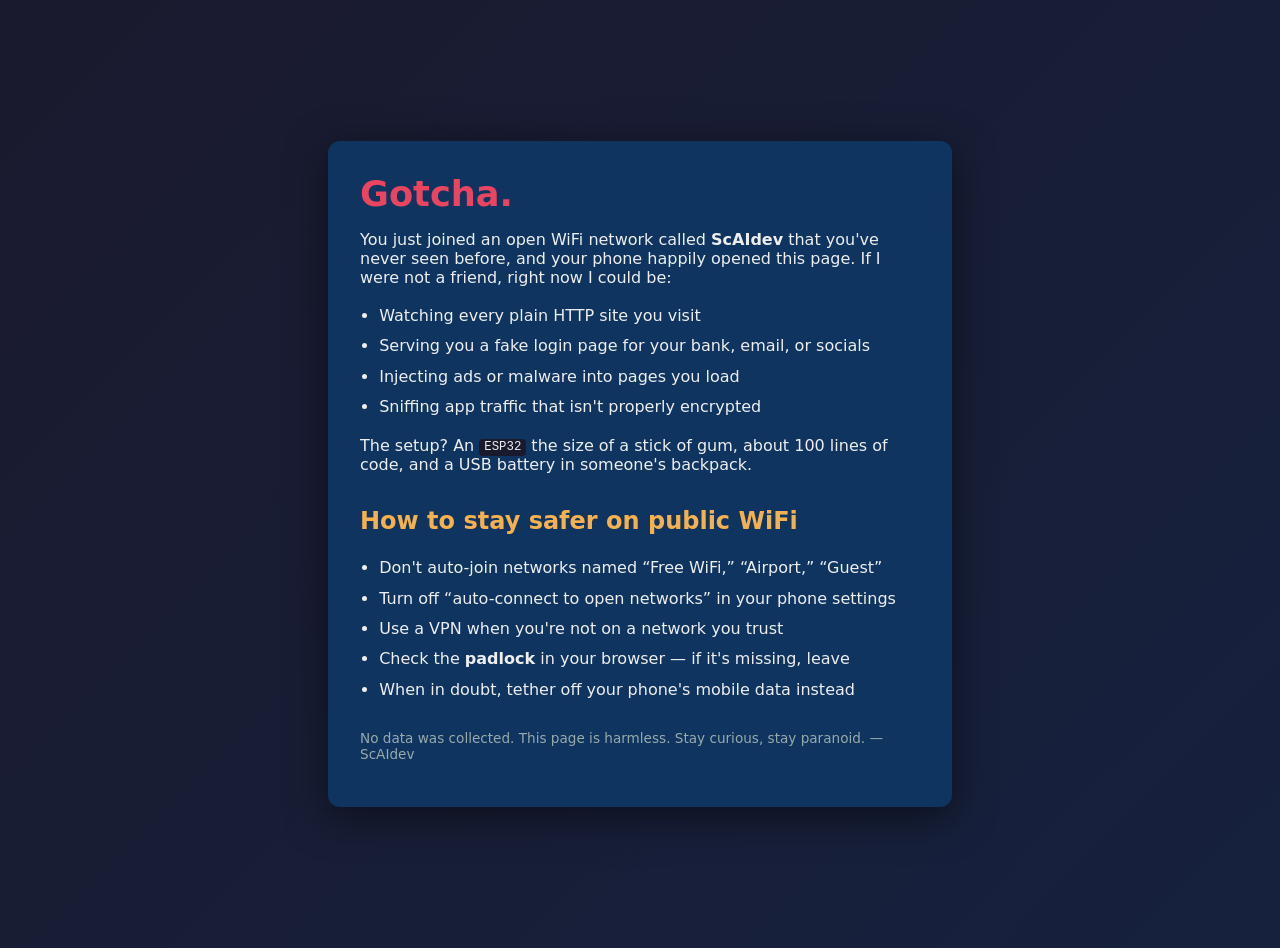
==== esp32-wifi-hotspot/data/index.html @ 3c40c532 "Serve landing page from LittleFS instead of inline HTML Moves the page to data/index.html and makes " ====
<!doctype html>
<html lang="en">
<head>
  <meta charset="utf-8">
  <meta name="viewport" content="width=device-width,initial-scale=1">
  <title>Gotcha!</title>
  <style>
    body {
      font-family: system-ui, -apple-system, sans-serif;
      margin: 0;
      background: linear-gradient(135deg, #1a1a2e, #16213e);
      color: #eee;
      min-height: 100vh;
      display: flex;
      align-items: center;
      justify-content: center;
      padding: 1.5em;
    }
    .card {
      max-width: 560px;
      background: #0f3460;
      padding: 2em;
      border-radius: 12px;
      box-shadow: 0 10px 40px rgba(0, 0, 0, .5);
    }
    h1 { margin: 0 0 .2em; font-size: 2.2em; color: #e94560; }
    h2 { color: #f5b14f; margin-top: 1.4em; }
    ul { padding-left: 1.2em; line-height: 1.6; }
    li { margin: .3em 0; }
    code {
      background: #1a1a2e;
      padding: .1em .4em;
      border-radius: 4px;
      font-size: .95em;
    }
    .muted { color: #9aa; font-size: .85em; margin-top: 2em; }
  </style>
</head>
<body>
  <div class="card">
    <h1>Gotcha.</h1>
    <p>
      You just joined an open WiFi network called <strong>ScAIdev</strong>
      that you've never seen before, and your phone happily opened this page.
      If I were not a friend, right now I could be:
    </p>
    <ul>
      <li>Watching every plain HTTP site you visit</li>
      <li>Serving you a fake login page for your bank, email, or socials</li>
      <li>Injecting ads or malware into pages you load</li>
      <li>Sniffing app traffic that isn't properly encrypted</li>
    </ul>
    <p>
      The setup? An <code>ESP32</code> the size of a stick of gum, about
      100 lines of code, and a USB battery in someone's backpack.
    </p>

    <h2>How to stay safer on public WiFi</h2>
    <ul>
      <li>Don't auto-join networks named &ldquo;Free WiFi,&rdquo; &ldquo;Airport,&rdquo; &ldquo;Guest&rdquo;</li>
      <li>Turn off &ldquo;auto-connect to open networks&rdquo; in your phone settings</li>
      <li>Use a VPN when you're not on a network you trust</li>
      <li>Check the <strong>padlock</strong> in your browser &mdash; if it's missing, leave</li>
      <li>When in doubt, tether off your phone's mobile data instead</li>
    </ul>

    <p class="muted">
      No data was collected. This page is harmless.
      Stay curious, stay paranoid. &mdash; ScAIdev
    </p>
  </div>
</body>
</html>
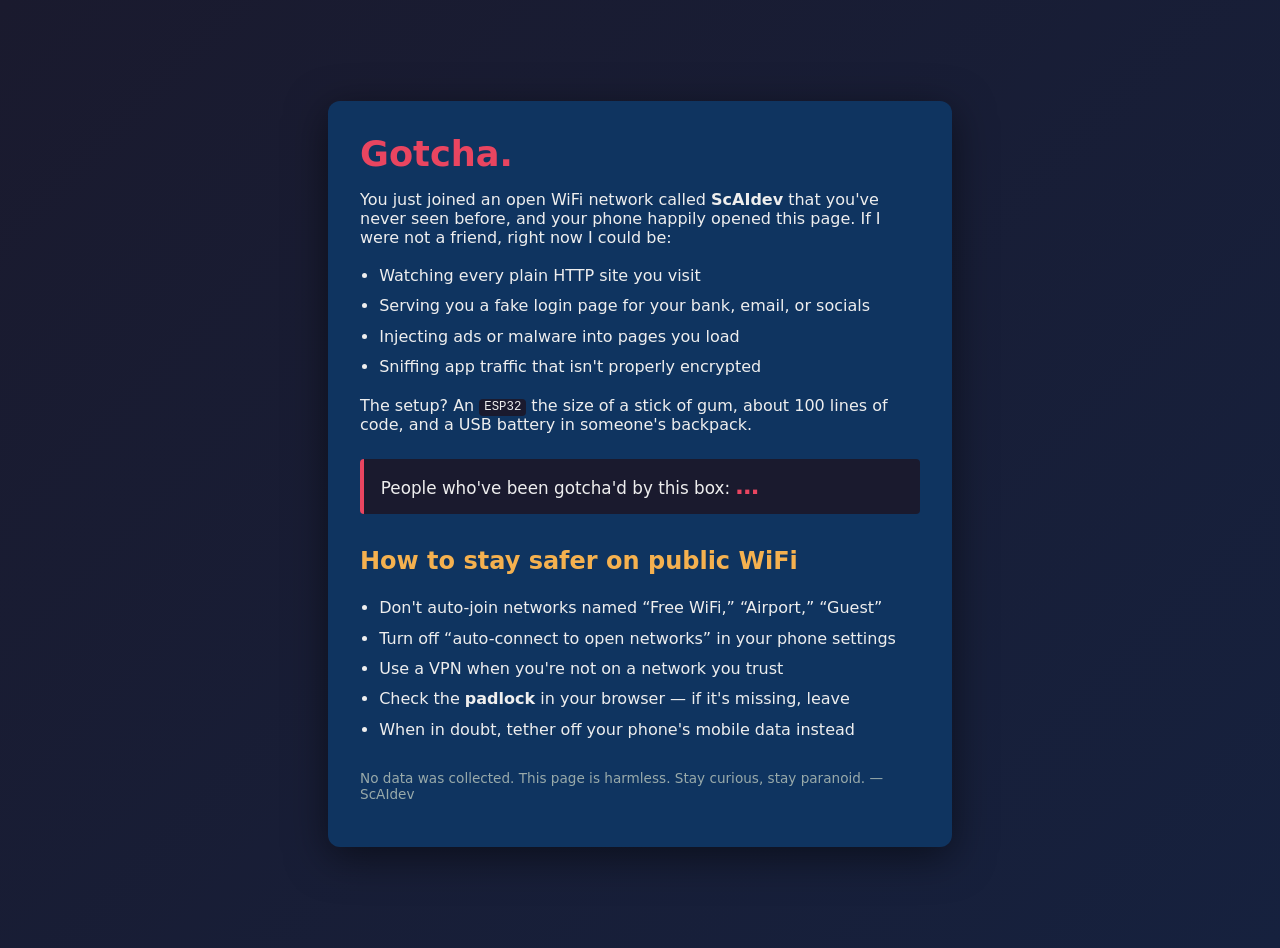
==== commit 70842adb: "Nano ESP32: add persistent visitor counter and RGB LED feedback Counts AP station-connect events int" ====
--- a/esp32-wifi-hotspot/data/index.html
+++ b/esp32-wifi-hotspot/data/index.html
@@ -34,6 +34,15 @@
       font-size: .95em;
     }
     .muted { color: #9aa; font-size: .85em; margin-top: 2em; }
+    .counter {
+      margin-top: 1.5em;
+      padding: .8em 1em;
+      background: #1a1a2e;
+      border-left: 4px solid #e94560;
+      border-radius: 4px;
+      font-size: 1.05em;
+    }
+    .counter strong { color: #e94560; font-size: 1.4em; }
   </style>
 </head>
 <body>
@@ -55,6 +64,10 @@
       100 lines of code, and a USB battery in someone's backpack.
     </p>
 
+    <p class="counter">
+      People who've been gotcha'd by this box: <strong id="count">&hellip;</strong>
+    </p>
+
     <h2>How to stay safer on public WiFi</h2>
     <ul>
       <li>Don't auto-join networks named &ldquo;Free WiFi,&rdquo; &ldquo;Airport,&rdquo; &ldquo;Guest&rdquo;</li>
@@ -69,5 +82,17 @@
       Stay curious, stay paranoid. &mdash; ScAIdev
     </p>
   </div>
+
+  <script>
+    async function refresh() {
+      try {
+        const r = await fetch('/status', { cache: 'no-store' });
+        const j = await r.json();
+        document.getElementById('count').textContent = j.total_visitors;
+      } catch (e) { /* offline, ignore */ }
+    }
+    refresh();
+    setInterval(refresh, 3000);
+  </script>
 </body>
 </html>
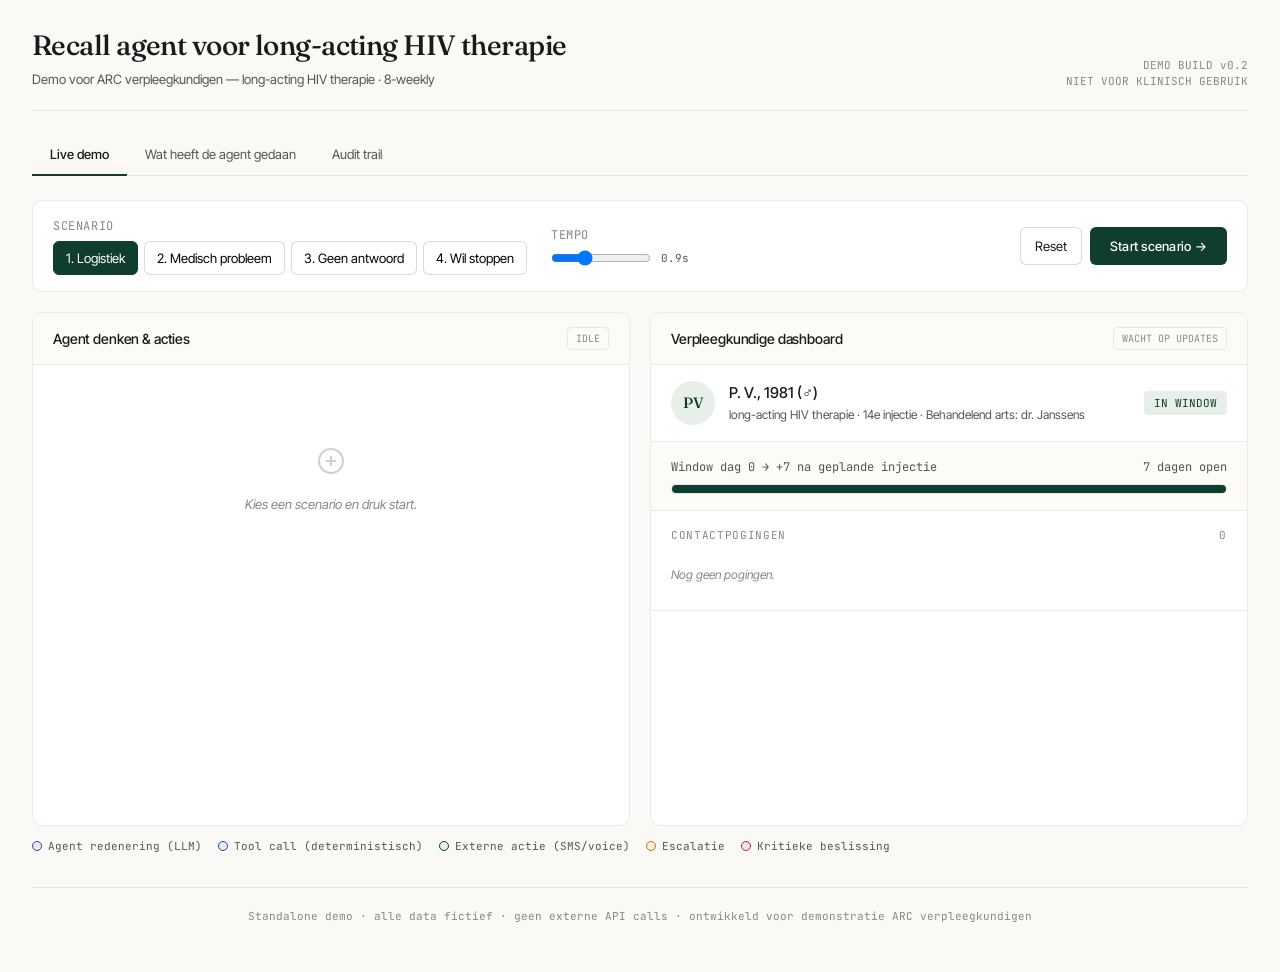
==== commit 4e05aaf6: "Swap Nano ESP32 landing page to Recall Agent demo HTML Replaces the gotcha awareness page with the u" ====
--- a/esp32-wifi-hotspot/data/index.html
+++ b/esp32-wifi-hotspot/data/index.html
@@ -1,98 +1,1296 @@
-<!doctype html>
-<html lang="en">
+<!DOCTYPE html>
+<html lang="nl">
 <head>
-  <meta charset="utf-8">
-  <meta name="viewport" content="width=device-width,initial-scale=1">
-  <title>Gotcha!</title>
-  <style>
-    body {
-      font-family: system-ui, -apple-system, sans-serif;
-      margin: 0;
-      background: linear-gradient(135deg, #1a1a2e, #16213e);
-      color: #eee;
-      min-height: 100vh;
-      display: flex;
-      align-items: center;
-      justify-content: center;
-      padding: 1.5em;
-    }
-    .card {
-      max-width: 560px;
-      background: #0f3460;
-      padding: 2em;
-      border-radius: 12px;
-      box-shadow: 0 10px 40px rgba(0, 0, 0, .5);
-    }
-    h1 { margin: 0 0 .2em; font-size: 2.2em; color: #e94560; }
-    h2 { color: #f5b14f; margin-top: 1.4em; }
-    ul { padding-left: 1.2em; line-height: 1.6; }
-    li { margin: .3em 0; }
-    code {
-      background: #1a1a2e;
-      padding: .1em .4em;
-      border-radius: 4px;
-      font-size: .95em;
-    }
-    .muted { color: #9aa; font-size: .85em; margin-top: 2em; }
-    .counter {
-      margin-top: 1.5em;
-      padding: .8em 1em;
-      background: #1a1a2e;
-      border-left: 4px solid #e94560;
-      border-radius: 4px;
-      font-size: 1.05em;
-    }
-    .counter strong { color: #e94560; font-size: 1.4em; }
-  </style>
+<meta charset="UTF-8">
+<meta name="viewport" content="width=device-width, initial-scale=1.0">
+<title>Recall Agent — Demo</title>
+<link href="https://fonts.googleapis.com/css2?family=Fraunces:opsz,wght@9..144,400;9..144,500;9..144,600&family=Inter+Tight:wght@300;400;500;600&family=JetBrains+Mono:wght@400;500&display=swap" rel="stylesheet">
+<style>
+:root {
+  --bg: #faf9f6;
+  --panel: #ffffff;
+  --ink: #1a1a1a;
+  --ink-2: #555;
+  --ink-3: #888;
+  --line: rgba(0,0,0,0.08);
+  --line-2: rgba(0,0,0,0.14);
+  --accent: #0f3d2e;
+  --accent-soft: #e8efe9;
+  --amber: #b8741a;
+  --amber-soft: #fbf0d9;
+  --red: #9c2b2b;
+  --red-soft: #fae8e8;
+  --blue: #1a4d80;
+  --blue-soft: #e6eef7;
+  --purple: #4a3a8a;
+  --purple-soft: #ece8f7;
+}
+* { box-sizing: border-box; margin: 0; padding: 0; }
+html, body { background: var(--bg); color: var(--ink); font-family: 'Inter Tight', sans-serif; font-size: 14px; line-height: 1.5; }
+.app { max-width: 1400px; margin: 0 auto; padding: 24px 32px 48px; }
+.header { display: flex; justify-content: space-between; align-items: flex-end; padding-bottom: 20px; border-bottom: 1px solid var(--line); margin-bottom: 24px; }
+.header h1 { font-family: 'Fraunces', serif; font-weight: 500; font-size: 28px; letter-spacing: -0.02em; }
+.header .sub { font-size: 13px; color: var(--ink-2); margin-top: 4px; }
+.header .meta { font-family: 'JetBrains Mono', monospace; font-size: 11px; color: var(--ink-3); text-align: right; }
+.tabs { display: flex; gap: 0; border-bottom: 1px solid var(--line); margin-bottom: 24px; }
+.tab { padding: 10px 18px; cursor: pointer; font-size: 13px; color: var(--ink-2); border-bottom: 2px solid transparent; margin-bottom: -1px; transition: all 0.15s; }
+.tab.active { color: var(--ink); border-bottom-color: var(--accent); font-weight: 500; }
+.tab:hover:not(.active) { color: var(--ink); }
+.view { display: none; }
+.view.active { display: block; }
+
+.control-bar { background: var(--panel); border: 1px solid var(--line); border-radius: 10px; padding: 16px 20px; margin-bottom: 20px; display: flex; gap: 24px; align-items: center; flex-wrap: wrap; }
+.control-bar .ctrl-label { font-size: 12px; color: var(--ink-3); text-transform: uppercase; letter-spacing: 0.05em; margin-bottom: 6px; display: block; font-family: 'JetBrains Mono', monospace; }
+.scenario-pick { display: flex; gap: 6px; flex-wrap: wrap; }
+.scenario-pick button { padding: 8px 12px; border: 1px solid var(--line-2); background: white; border-radius: 6px; cursor: pointer; font-family: inherit; font-size: 13px; transition: all 0.15s; }
+.scenario-pick button.active { background: var(--accent); color: white; border-color: var(--accent); }
+.scenario-pick button:hover:not(.active) { background: var(--bg); }
+.speed-control { display: flex; align-items: center; gap: 10px; }
+.speed-control input { width: 100px; }
+.run-btn { padding: 10px 20px; background: var(--accent); color: white; border: none; border-radius: 6px; cursor: pointer; font-family: inherit; font-size: 13px; font-weight: 500; letter-spacing: 0.02em; transition: all 0.15s; }
+.run-btn:hover { background: #0a2a1f; }
+.run-btn:disabled { opacity: 0.5; cursor: not-allowed; }
+.reset-btn { padding: 10px 14px; background: white; color: var(--ink); border: 1px solid var(--line-2); border-radius: 6px; cursor: pointer; font-family: inherit; font-size: 13px; }
+
+.split { display: grid; grid-template-columns: 1fr 1fr; gap: 20px; }
+.panel { background: var(--panel); border: 1px solid var(--line); border-radius: 10px; overflow: hidden; }
+.panel-header { padding: 14px 20px; border-bottom: 1px solid var(--line); display: flex; justify-content: space-between; align-items: center; background: #fcfbf7; }
+.panel-header h2 { font-size: 14px; font-weight: 500; letter-spacing: -0.01em; }
+.panel-header .badge { font-family: 'JetBrains Mono', monospace; font-size: 10px; color: var(--ink-3); padding: 3px 8px; border: 1px solid var(--line); border-radius: 4px; }
+.panel-body { padding: 20px; min-height: 460px; max-height: 720px; overflow-y: auto; }
+
+.event { display: flex; gap: 14px; padding-bottom: 18px; position: relative; opacity: 0; transform: translateY(8px); animation: fadeIn 0.4s forwards; }
+@keyframes fadeIn { to { opacity: 1; transform: translateY(0); } }
+.event:not(:last-child)::before { content: ''; position: absolute; left: 12px; top: 28px; bottom: 0; width: 1px; background: var(--line-2); }
+.event .dot { width: 24px; height: 24px; border-radius: 50%; background: var(--bg); border: 1px solid var(--line-2); display: flex; align-items: center; justify-content: center; flex-shrink: 0; font-size: 11px; font-family: 'JetBrains Mono', monospace; position: relative; z-index: 1; }
+.event.thinking .dot { background: var(--purple-soft); border-color: var(--purple); color: var(--purple); }
+.event.tool .dot { background: var(--blue-soft); border-color: var(--blue); color: var(--blue); }
+.event.action .dot { background: var(--accent-soft); border-color: var(--accent); color: var(--accent); }
+.event.escalation .dot { background: var(--amber-soft); border-color: var(--amber); color: var(--amber); }
+.event.critical .dot { background: var(--red-soft); border-color: var(--red); color: var(--red); }
+.event .body { flex: 1; min-width: 0; }
+.event .head { display: flex; justify-content: space-between; gap: 10px; margin-bottom: 4px; }
+.event .label { font-size: 11px; text-transform: uppercase; letter-spacing: 0.06em; color: var(--ink-3); font-family: 'JetBrains Mono', monospace; }
+.event.thinking .label { color: var(--purple); }
+.event.tool .label { color: var(--blue); }
+.event.action .label { color: var(--accent); }
+.event.escalation .label { color: var(--amber); }
+.event.critical .label { color: var(--red); }
+.event .time { font-size: 11px; color: var(--ink-3); font-family: 'JetBrains Mono', monospace; }
+.event .title { font-size: 14px; color: var(--ink); margin-bottom: 4px; }
+.event .detail { font-size: 13px; color: var(--ink-2); }
+.event .code { font-family: 'JetBrains Mono', monospace; font-size: 12px; background: #f5f3ee; border: 1px solid var(--line); padding: 8px 10px; border-radius: 5px; margin-top: 6px; color: var(--ink); white-space: pre-wrap; word-break: break-word; }
+.event .transcript { margin-top: 8px; border-left: 2px solid var(--purple); padding-left: 12px; }
+.event .transcript .line { font-size: 13px; margin-bottom: 4px; }
+.event .transcript .line .who { font-weight: 500; color: var(--purple); }
+.event .transcript .line.pat .who { color: var(--accent); }
+
+.empty { text-align: center; color: var(--ink-3); font-size: 13px; padding: 60px 20px; font-style: italic; }
+.empty svg { width: 32px; height: 32px; opacity: 0.4; margin-bottom: 12px; }
+
+.patient-card { padding: 16px 20px; border-bottom: 1px solid var(--line); display: flex; gap: 14px; align-items: center; }
+.patient-avatar { width: 44px; height: 44px; border-radius: 50%; background: var(--accent-soft); color: var(--accent); display: flex; align-items: center; justify-content: center; font-weight: 500; font-size: 15px; font-family: 'Fraunces', serif; }
+.patient-info { flex: 1; }
+.patient-name { font-size: 15px; font-weight: 500; }
+.patient-meta { font-size: 12px; color: var(--ink-2); margin-top: 2px; }
+.patient-status { font-family: 'JetBrains Mono', monospace; font-size: 11px; padding: 4px 10px; border-radius: 4px; }
+.patient-status.green { background: var(--accent-soft); color: var(--accent); }
+.patient-status.amber { background: var(--amber-soft); color: var(--amber); }
+.patient-status.red { background: var(--red-soft); color: var(--red); }
+
+.window-strip { padding: 16px 20px; border-bottom: 1px solid var(--line); background: #fcfbf7; }
+.window-label { display: flex; justify-content: space-between; font-size: 12px; color: var(--ink-2); margin-bottom: 8px; font-family: 'JetBrains Mono', monospace; }
+.window-bar { height: 10px; background: var(--bg); border: 1px solid var(--line); border-radius: 5px; overflow: hidden; position: relative; }
+.window-fill { height: 100%; background: var(--accent); transition: width 0.5s, background 0.5s; }
+.window-fill.warn { background: var(--amber); }
+.window-fill.danger { background: var(--red); }
+
+.dash-section { padding: 16px 20px; border-bottom: 1px solid var(--line); }
+.dash-section:last-child { border-bottom: none; }
+.dash-section-title { font-size: 11px; text-transform: uppercase; letter-spacing: 0.06em; color: var(--ink-3); margin-bottom: 12px; font-family: 'JetBrains Mono', monospace; display: flex; justify-content: space-between; }
+.attempt { display: grid; grid-template-columns: 60px 1fr 90px; gap: 12px; padding: 10px 0; border-bottom: 1px dashed var(--line); font-size: 13px; align-items: center; }
+.attempt:last-child { border-bottom: none; }
+.attempt .when { font-family: 'JetBrains Mono', monospace; font-size: 11px; color: var(--ink-3); }
+.attempt .what { color: var(--ink); }
+.attempt .what .channel { font-size: 11px; color: var(--ink-3); margin-top: 2px; }
+.attempt .outcome { text-align: center; font-size: 10px; padding: 3px 6px; border-radius: 4px; font-family: 'JetBrains Mono', monospace; }
+.attempt .outcome.ok { background: var(--accent-soft); color: var(--accent); }
+.attempt .outcome.no { background: #eee; color: var(--ink-2); }
+.attempt .outcome.fail { background: var(--red-soft); color: var(--red); }
+.attempt .outcome.warn { background: var(--amber-soft); color: var(--amber); }
+
+.summary-box { background: var(--bg); border: 1px solid var(--line); border-radius: 8px; padding: 14px; font-size: 13px; line-height: 1.6; color: var(--ink-2); }
+.summary-box .key { color: var(--ink); font-weight: 500; }
+.summary-box strong { color: var(--ink); }
+
+.action-row { display: flex; gap: 8px; margin-top: 12px; flex-wrap: wrap; }
+.action-row button { padding: 8px 14px; border: 1px solid var(--line-2); background: white; border-radius: 5px; cursor: pointer; font-family: inherit; font-size: 12px; transition: all 0.15s; }
+.action-row button.primary { background: var(--accent); color: white; border-color: var(--accent); }
+.action-row button.primary:hover { background: #0a2a1f; }
+.action-row button:hover:not(.primary) { background: var(--bg); }
+
+.kpi-row { display: grid; grid-template-columns: repeat(4, 1fr); gap: 12px; margin-bottom: 20px; }
+.kpi { background: var(--panel); border: 1px solid var(--line); border-radius: 8px; padding: 14px 16px; }
+.kpi .v { font-family: 'Fraunces', serif; font-size: 24px; font-weight: 500; }
+.kpi .l { font-size: 11px; color: var(--ink-3); margin-top: 2px; text-transform: uppercase; letter-spacing: 0.05em; font-family: 'JetBrains Mono', monospace; }
+
+.legend { display: flex; gap: 16px; margin-top: 12px; flex-wrap: wrap; font-size: 11px; color: var(--ink-2); font-family: 'JetBrains Mono', monospace; }
+.legend .item { display: flex; align-items: center; gap: 6px; }
+.legend .swatch { width: 10px; height: 10px; border-radius: 50%; border: 1px solid; }
+
+footer { margin-top: 32px; padding-top: 20px; border-top: 1px solid var(--line); font-size: 11px; color: var(--ink-3); text-align: center; font-family: 'JetBrains Mono', monospace; }
+
+.modal-bg { position: fixed; inset: 0; background: rgba(15, 25, 20, 0.55); display: none; align-items: center; justify-content: center; z-index: 100; padding: 24px; }
+.modal-bg.show { display: flex; }
+.modal { background: var(--panel); border-radius: 12px; width: 100%; max-width: 760px; max-height: 88vh; overflow: hidden; display: flex; flex-direction: column; box-shadow: 0 24px 60px rgba(0,0,0,0.25); }
+.modal-head { padding: 18px 24px; border-bottom: 1px solid var(--line); display: flex; justify-content: space-between; align-items: center; background: #fcfbf7; }
+.modal-head h3 { font-family: 'Fraunces', serif; font-size: 18px; font-weight: 500; letter-spacing: -0.01em; }
+.modal-head .close-btn { background: none; border: none; cursor: pointer; font-size: 20px; color: var(--ink-3); padding: 4px 8px; line-height: 1; }
+.modal-head .close-btn:hover { color: var(--ink); }
+.modal-body { padding: 24px; overflow-y: auto; flex: 1; }
+.modal-foot { padding: 14px 24px; border-top: 1px solid var(--line); display: flex; justify-content: flex-end; gap: 8px; background: #fcfbf7; }
+.modal-foot button { padding: 8px 16px; border: 1px solid var(--line-2); background: white; border-radius: 5px; cursor: pointer; font-family: inherit; font-size: 13px; }
+.modal-foot button.primary { background: var(--accent); color: white; border-color: var(--accent); }
+.modal-foot button:hover:not(.primary) { background: var(--bg); }
+.modal-foot button.primary:hover { background: #0a2a1f; }
+
+.transcript-full { font-family: inherit; }
+.transcript-full .meta { font-family: 'JetBrains Mono', monospace; font-size: 11px; color: var(--ink-3); margin-bottom: 16px; padding-bottom: 12px; border-bottom: 1px solid var(--line); }
+.transcript-full .meta div { margin: 2px 0; }
+.transcript-full .line { padding: 8px 0; font-size: 14px; line-height: 1.6; border-bottom: 1px dashed rgba(0,0,0,0.05); }
+.transcript-full .line:last-child { border-bottom: none; }
+.transcript-full .line .ts { font-family: 'JetBrains Mono', monospace; font-size: 11px; color: var(--ink-3); margin-right: 10px; }
+.transcript-full .line .who { font-weight: 500; color: var(--purple); margin-right: 6px; }
+.transcript-full .line.pat .who { color: var(--accent); }
+
+.epd-note { background: var(--bg); border: 1px solid var(--line); border-radius: 8px; padding: 20px; font-family: 'JetBrains Mono', monospace; font-size: 12px; line-height: 1.7; white-space: pre-wrap; color: var(--ink); }
+
+.appt-form { display: flex; flex-direction: column; gap: 14px; }
+.appt-form .field { display: flex; flex-direction: column; gap: 5px; }
+.appt-form label { font-size: 11px; text-transform: uppercase; letter-spacing: 0.05em; color: var(--ink-3); font-family: 'JetBrains Mono', monospace; }
+.appt-form input, .appt-form select, .appt-form textarea { padding: 10px 12px; border: 1px solid var(--line-2); border-radius: 6px; font-family: inherit; font-size: 14px; background: white; }
+.appt-form input:focus, .appt-form select:focus, .appt-form textarea:focus { outline: none; border-color: var(--accent); box-shadow: 0 0 0 3px var(--accent-soft); }
+
+.audit-table { width: 100%; font-size: 12px; border-collapse: collapse; }
+.audit-table th { text-align: left; padding: 10px 8px; border-bottom: 1px solid var(--line-2); font-weight: 500; font-size: 11px; text-transform: uppercase; letter-spacing: 0.05em; color: var(--ink-3); font-family: 'JetBrains Mono', monospace; background: #fcfbf7; position: sticky; top: 0; }
+.audit-table td { padding: 8px; border-bottom: 1px solid var(--line); vertical-align: top; font-family: 'JetBrains Mono', monospace; font-size: 11px; }
+.audit-table td.ts { color: var(--ink-3); white-space: nowrap; }
+.audit-table td.actor { color: var(--purple); }
+.audit-table td.actor.system { color: var(--blue); }
+.audit-table td.actor.human { color: var(--accent); }
+.audit-table td.hash { color: var(--ink-3); font-size: 10px; }
+.audit-table tr:hover td { background: var(--bg); }
+
+.compliance-grid { display: grid; grid-template-columns: 1fr 1fr; gap: 14px; margin-bottom: 20px; }
+.compliance-card { padding: 14px 16px; background: var(--panel); border: 1px solid var(--line); border-radius: 8px; }
+.compliance-card h4 { font-size: 12px; text-transform: uppercase; letter-spacing: 0.05em; color: var(--ink-3); font-family: 'JetBrains Mono', monospace; margin-bottom: 8px; }
+.compliance-card .v { font-family: 'Fraunces', serif; font-size: 16px; font-weight: 500; }
+.compliance-card .d { font-size: 12px; color: var(--ink-2); margin-top: 4px; }
+.compliance-pill { display: inline-block; padding: 2px 8px; border-radius: 4px; font-size: 10px; font-family: 'JetBrains Mono', monospace; }
+.compliance-pill.ok { background: var(--accent-soft); color: var(--accent); }
+.compliance-pill.warn { background: var(--amber-soft); color: var(--amber); }
+
+.note-actions { display: flex; gap: 8px; margin-top: 14px; }
+.note-actions button { padding: 8px 14px; border: 1px solid var(--line-2); background: white; border-radius: 5px; cursor: pointer; font-family: inherit; font-size: 12px; }
+.note-actions button:hover { background: var(--bg); }
+</style>
 </head>
 <body>
-  <div class="card">
-    <h1>Gotcha.</h1>
-    <p>
-      You just joined an open WiFi network called <strong>ScAIdev</strong>
-      that you've never seen before, and your phone happily opened this page.
-      If I were not a friend, right now I could be:
-    </p>
-    <ul>
-      <li>Watching every plain HTTP site you visit</li>
-      <li>Serving you a fake login page for your bank, email, or socials</li>
-      <li>Injecting ads or malware into pages you load</li>
-      <li>Sniffing app traffic that isn't properly encrypted</li>
-    </ul>
-    <p>
-      The setup? An <code>ESP32</code> the size of a stick of gum, about
-      100 lines of code, and a USB battery in someone's backpack.
-    </p>
-
-    <p class="counter">
-      People who've been gotcha'd by this box: <strong id="count">&hellip;</strong>
-    </p>
-
-    <h2>How to stay safer on public WiFi</h2>
-    <ul>
-      <li>Don't auto-join networks named &ldquo;Free WiFi,&rdquo; &ldquo;Airport,&rdquo; &ldquo;Guest&rdquo;</li>
-      <li>Turn off &ldquo;auto-connect to open networks&rdquo; in your phone settings</li>
-      <li>Use a VPN when you're not on a network you trust</li>
-      <li>Check the <strong>padlock</strong> in your browser &mdash; if it's missing, leave</li>
-      <li>When in doubt, tether off your phone's mobile data instead</li>
-    </ul>
-
-    <p class="muted">
-      No data was collected. This page is harmless.
-      Stay curious, stay paranoid. &mdash; ScAIdev
-    </p>
-  </div>
-
-  <script>
-    async function refresh() {
-      try {
-        const r = await fetch('/status', { cache: 'no-store' });
-        const j = await r.json();
-        document.getElementById('count').textContent = j.total_visitors;
-      } catch (e) { /* offline, ignore */ }
+<div class="app">
+
+<div class="header">
+  <div>
+    <h1>Recall agent voor long-acting HIV therapie</h1>
+    <div class="sub">Demo voor ARC verpleegkundigen — long-acting HIV therapie · 8-weekly</div>
+  </div>
+  <div class="meta">
+    DEMO BUILD v0.2<br>
+    NIET VOOR KLINISCH GEBRUIK
+  </div>
+</div>
+
+<div class="tabs">
+  <div class="tab active" data-view="demo">Live demo</div>
+  <div class="tab" data-view="overview">Wat heeft de agent gedaan</div>
+  <div class="tab" data-view="audit">Audit trail</div>
+</div>
+
+<div class="view active" id="view-demo">
+
+<div class="control-bar">
+  <div>
+    <span class="ctrl-label">Scenario</span>
+    <div class="scenario-pick" id="scenario-pick">
+      <button data-scenario="logistical" class="active">1. Logistiek</button>
+      <button data-scenario="medical">2. Medisch probleem</button>
+      <button data-scenario="noanswer">3. Geen antwoord</button>
+      <button data-scenario="stop">4. Wil stoppen</button>
+    </div>
+  </div>
+  <div>
+    <span class="ctrl-label">Tempo</span>
+    <div class="speed-control">
+      <input type="range" id="speed" min="200" max="2500" value="900" step="100">
+      <span id="speed-out" style="font-family: 'JetBrains Mono', monospace; font-size: 11px; color: var(--ink-2); min-width: 50px;">0.9s</span>
+    </div>
+  </div>
+  <div style="margin-left: auto; display: flex; gap: 8px;">
+    <button class="reset-btn" id="reset-btn">Reset</button>
+    <button class="run-btn" id="run-btn">Start scenario →</button>
+  </div>
+</div>
+
+<div class="split">
+
+  <div class="panel">
+    <div class="panel-header">
+      <h2>Agent denken & acties</h2>
+      <span class="badge" id="agent-status">IDLE</span>
+    </div>
+    <div class="panel-body" id="agent-feed">
+      <div class="empty">
+        <svg viewBox="0 0 24 24" fill="none" stroke="currentColor" stroke-width="1.5"><circle cx="12" cy="12" r="9"/><path d="M8 12h8M12 8v8"/></svg>
+        <div>Kies een scenario en druk start.</div>
+      </div>
+    </div>
+  </div>
+
+  <div class="panel">
+    <div class="panel-header">
+      <h2>Verpleegkundige dashboard</h2>
+      <span class="badge" id="dash-status">WACHT OP UPDATES</span>
+    </div>
+    <div id="dash-body">
+
+      <div class="patient-card">
+        <div class="patient-avatar">PV</div>
+        <div class="patient-info">
+          <div class="patient-name">P. V., 1981 (♂)</div>
+          <div class="patient-meta">long-acting HIV therapie · 14e injectie · Behandelend arts: dr. Janssens</div>
+        </div>
+        <span class="patient-status green" id="patient-status">IN WINDOW</span>
+      </div>
+
+      <div class="window-strip">
+        <div class="window-label">
+          <span>Window dag 0 → +7 na geplande injectie</span>
+          <span id="window-text">7 dagen open</span>
+        </div>
+        <div class="window-bar">
+          <div class="window-fill" id="window-fill" style="width: 100%;"></div>
+        </div>
+      </div>
+
+      <div class="dash-section">
+        <div class="dash-section-title">
+          <span>Contactpogingen</span>
+          <span id="attempts-count">0</span>
+        </div>
+        <div id="attempts-list">
+          <div style="font-size: 12px; color: var(--ink-3); font-style: italic; padding: 10px 0;">Nog geen pogingen.</div>
+        </div>
+      </div>
+
+      <div class="dash-section" id="ai-summary-section" style="display: none;">
+        <div class="dash-section-title">AI samenvatting voor verpleegkundige</div>
+        <div class="summary-box" id="ai-summary"></div>
+        <div class="action-row" id="action-buttons"></div>
+      </div>
+
+    </div>
+  </div>
+
+</div>
+
+<div class="legend">
+  <div class="item"><span class="swatch" style="background: var(--purple-soft); border-color: var(--purple);"></span>Agent redenering (LLM)</div>
+  <div class="item"><span class="swatch" style="background: var(--blue-soft); border-color: var(--blue);"></span>Tool call (deterministisch)</div>
+  <div class="item"><span class="swatch" style="background: var(--accent-soft); border-color: var(--accent);"></span>Externe actie (SMS/voice)</div>
+  <div class="item"><span class="swatch" style="background: var(--amber-soft); border-color: var(--amber);"></span>Escalatie</div>
+  <div class="item"><span class="swatch" style="background: var(--red-soft); border-color: var(--red);"></span>Kritieke beslissing</div>
+</div>
+
+</div>
+
+<div class="view" id="view-overview">
+
+<div class="kpi-row">
+  <div class="kpi"><div class="v" id="kpi-pogingen">0</div><div class="l">Pogingen totaal</div></div>
+  <div class="kpi"><div class="v" id="kpi-tijd">0 min</div><div class="l">Tijd verpleegkundige</div></div>
+  <div class="kpi"><div class="v" id="kpi-bespaard">0 min</div><div class="l">Tijd bespaard</div></div>
+  <div class="kpi"><div class="v" id="kpi-outcome">—</div><div class="l">Resultaat</div></div>
+</div>
+
+<div class="panel">
+  <div class="panel-header">
+    <h2>Werkstroom samenvatting</h2>
+    <span class="badge">SCENARIO LOG</span>
+  </div>
+  <div class="panel-body" id="overview-body">
+    <div class="empty">Run eerst een scenario op het demo tabblad.</div>
+  </div>
+</div>
+
+</div>
+
+<div class="view" id="view-audit">
+
+<div class="compliance-grid">
+  <div class="compliance-card">
+    <h4>MDR Annex I §17 — Software requirements</h4>
+    <div class="v">Traceability gegarandeerd</div>
+    <div class="d">Elke actie heeft tijdstempel, actor, input, output en hash. Append-only log, geen edits mogelijk.</div>
+    <div style="margin-top: 8px;"><span class="compliance-pill ok">CONFORM (DEMO)</span></div>
+  </div>
+  <div class="compliance-card">
+    <h4>EU AI Act Art. 12 — Record-keeping</h4>
+    <div class="v">Automatische event logging</div>
+    <div class="d">High-risk AI systeem: alle inputs, decisions en outputs gelogd voor minimum 10 jaar.</div>
+    <div style="margin-top: 8px;"><span class="compliance-pill ok">CONFORM (DEMO)</span></div>
+  </div>
+  <div class="compliance-card">
+    <h4>EU AI Act Art. 14 — Human oversight</h4>
+    <div class="v">Mens steeds in de loop bij klinische beslissing</div>
+    <div class="d">Agent escaleert naar verpleegkundige of arts bij elk medisch signaal of buiten scope.</div>
+    <div style="margin-top: 8px;"><span class="compliance-pill ok">CONFORM (DEMO)</span></div>
+  </div>
+  <div class="compliance-card">
+    <h4>GDPR Art. 22 — Geen geautomatiseerde beslissing</h4>
+    <div class="v">Patient kan menselijke review opvragen</div>
+    <div class="d">Alle therapeutische beslissingen door arts. AI doet alleen administratieve handelingen.</div>
+    <div style="margin-top: 8px;"><span class="compliance-pill ok">CONFORM (DEMO)</span></div>
+  </div>
+</div>
+
+<div class="panel">
+  <div class="panel-header">
+    <h2>Audit log — case REC-<span id="audit-case-id">2826</span></h2>
+    <div style="display: flex; gap: 8px; align-items: center;">
+      <span class="badge" id="audit-count">0 events</span>
+      <button onclick="downloadAuditLog()" style="padding: 4px 10px; border: 1px solid var(--line-2); background: white; border-radius: 4px; cursor: pointer; font-family: 'JetBrains Mono', monospace; font-size: 10px;">EXPORT JSON</button>
+    </div>
+  </div>
+  <div class="panel-body" id="audit-body" style="max-height: none;">
+    <div class="empty">Run eerst een scenario.</div>
+  </div>
+</div>
+
+<div style="margin-top: 16px; padding: 14px 16px; background: var(--bg); border: 1px solid var(--line); border-radius: 8px; font-size: 12px; color: var(--ink-2); line-height: 1.6;">
+  <strong style="color: var(--ink);">MDR positionering opmerking.</strong> Deze recall agent is ontworpen als <em>niet-medical-device</em> software (klasse buiten MDR, of klasse I): hij voert geen diagnostische of therapeutische beslissingen uit. Alle klinische beslissingen (oral bridging, medische evaluatie, behandelaanpassing) worden expliciet door arts of verpleegkundige genomen. De audit trail hierboven dekt echter de strengere vereisten van klasse IIb plus EU AI Act, zodat eventuele scope-uitbreiding zonder herontwerp mogelijk is.
+</div>
+
+</div>
+
+<footer>
+  Standalone demo · alle data fictief · geen externe API calls · ontwikkeld voor demonstratie ARC verpleegkundigen
+</footer>
+
+</div>
+
+<div class="modal-bg" id="modal">
+  <div class="modal">
+    <div class="modal-head">
+      <h3 id="modal-title">Title</h3>
+      <button class="close-btn" onclick="closeModal()">×</button>
+    </div>
+    <div class="modal-body" id="modal-body"></div>
+    <div class="modal-foot" id="modal-foot"></div>
+  </div>
+</div>
+
+<script>
+const scenarios = {
+  logistical: {
+    label: "Logistiek probleem",
+    summary: "Patiënt vergat afspraak door werk. Agent heeft nieuwe afspraak ingeboekt binnen window. Geen escalatie nodig.",
+    outcome: "Opgelost door agent",
+    outcomeClass: "green",
+    nurseTimeBefore: 22,
+    nurseTimeAfter: 2,
+    transcriptDuration: "1:34",
+    events: [
+      { type: "thinking", label: "T+0u · trigger", title: "EPD trigger: no-show gedetecteerd", detail: "Geplande injectie 09:00 niet uitgevoerd. Patient gebeld 10:30 (geen antwoord). EPD stuurt event naar recall agent." },
+      { type: "tool", label: "T+0u · tool", title: "get_patient_context(patient_id=P-2847)", code: '{\n  "patient_id": "P-2847",\n  "regimen": "LA_HIV_therapy_8_week",\n  "last_injection": "2026-03-22",\n  "scheduled": "2026-05-17",\n  "window_end": "2026-05-24",\n  "preferred_lang": "NL",\n  "consent_voice_ai": true,\n  "previous_no_shows_12m": 1\n}' },
+      { type: "thinking", label: "T+0u · redenering", title: "Plan: stepwise contact, escaleer pas bij geen respons", detail: "Patient heeft 1 eerdere no-show maar lage frequentie. Window 7 dagen ruim. Start met laagdrempelige SMS, escaleer bij stilte." },
+      { type: "tool", label: "T+0u · tool", title: "send_sms(patient_id, template='miss_v1', lang='NL')", code: '"Beste, we zagen u vandaag niet op uw afspraak voor uw\\nlangwerkende HIV behandeling. U heeft nog 7 dagen om langs\\nte komen. Boek snel een nieuw slot via de link in deze SMS.\\nVragen? Bel het ARC team. — ARC"' },
+      { type: "action", label: "T+0u · SMS verzonden", title: "Eerste SMS afgeleverd", detail: "Delivery receipt ontvangen. Geen reactie binnen 24u, dan volgende stap." },
+      { type: "thinking", label: "T+24u · wachtperiode", title: "Geen SMS reactie", detail: "Geen klik op booking link, geen antwoord. Escaleer naar tweede kanaal volgens protocol." },
+      { type: "tool", label: "T+48u · tool", title: "make_voice_call(patient_id, objective='reschedule_within_window')", code: '{\n  "scope": "appointment_only",\n  "max_duration_min": 5,\n  "language": "NL",\n  "fallback": "escalate_to_nurse",\n  "guardrails": [\n    "no_medical_advice",\n    "no_diagnosis",\n    "stop_on_distress"\n  ]\n}' },
+      { type: "action", label: "T+48u · voice agent belt", title: "Conversational AI start gesprek", transcript: [
+        { who: "Agent", text: "Goedemorgen, dit is een geautomatiseerde oproep van het ARC team. Spreek ik met meneer V.?" },
+        { who: "Patient", text: "Ja, dat ben ik.", patient: true },
+        { who: "Agent", text: "We zagen u eergisteren niet op uw injectie afspraak. Kan ik u helpen een nieuwe afspraak in te plannen binnen de komende 5 dagen?" },
+        { who: "Patient", text: "Oh ja, sorry, ik had het helemaal vergeten. Ik was vorige week op buitenlandse opdracht.", patient: true },
+        { who: "Agent", text: "Geen probleem. Ik heb drie momenten voor u: donderdag 09:00, vrijdag 11:30 of maandag 14:00. Welke past best?" },
+        { who: "Patient", text: "Vrijdag 11:30 is goed.", patient: true },
+        { who: "Agent", text: "Genoteerd. U krijgt zo een bevestiging via SMS. Belangrijke vraag nog: zijn er sinds uw laatste injectie problemen geweest die ik aan het team moet melden? Bijwerkingen, koorts, andere medicatie?" },
+        { who: "Patient", text: "Nee, alles goed.", patient: true },
+        { who: "Agent", text: "Bedankt. Tot vrijdag." }
+      ]},
+      { type: "tool", label: "T+48u · tool", title: "propose_appointment_slots() → patient kiest vr 11:30", code: '{\n  "selected_slot": "2026-05-22T11:30",\n  "within_window": true,\n  "days_before_window_close": 2\n}' },
+      { type: "tool", label: "T+48u · tool", title: "book_appointment(slot, send_confirmation=true)", code: '{\n  "appointment_id": "APT-49281",\n  "confirmation_sent": true,\n  "calendar_updated": true\n}' },
+      { type: "tool", label: "T+48u · tool", title: "log_action(category='resolved_by_agent')", code: '{\n  "case_id": "REC-2826",\n  "status": "RESOLVED",\n  "human_handoff": false,\n  "transcript_stored": "encrypted",\n  "audit_trail": "complete"\n}' },
+      { type: "action", label: "T+48u · samenvatting naar VPK", title: "Briefing voor verpleegkundige aangemaakt", detail: "Volledige case log + transcript beschikbaar in EPD. VPK hoeft niets te doen, ziet alleen bevestiging." }
+    ]
+  },
+  medical: {
+    label: "Medisch probleem",
+    summary: "Patient meldt koorts en lokale reactie. Agent escaleert onmiddellijk naar verpleegkundige en arts.",
+    outcome: "Escalatie naar arts",
+    outcomeClass: "amber",
+    nurseTimeBefore: 35,
+    nurseTimeAfter: 12,
+    transcriptDuration: "0:48",
+    events: [
+      { type: "thinking", label: "T+0u · trigger", title: "EPD trigger: no-show gedetecteerd", detail: "Patient niet verschenen voor injectie 14:00. Recall workflow gestart." },
+      { type: "tool", label: "T+0u · tool", title: "get_patient_context(patient_id=P-2847)", code: '{\n  "regimen": "LA_HIV_therapy_8_week",\n  "scheduled": "2026-05-17",\n  "window_end": "2026-05-24",\n  "preferred_lang": "NL",\n  "consent_voice_ai": true\n}' },
+      { type: "tool", label: "T+0u · tool", title: "send_sms(template='miss_v1', lang='NL')" },
+      { type: "action", label: "T+0u · SMS verzonden", title: "Eerste SMS afgeleverd", detail: "Geen reactie binnen 24u." },
+      { type: "tool", label: "T+48u · tool", title: "make_voice_call(scope='appointment_only')" },
+      { type: "action", label: "T+48u · voice agent belt", title: "Conversational AI start gesprek", transcript: [
+        { who: "Agent", text: "Goedemiddag, dit is een geautomatiseerde oproep van het ARC team. Spreek ik met meneer V.?" },
+        { who: "Patient", text: "Ja.", patient: true },
+        { who: "Agent", text: "We zagen u eergisteren niet op uw afspraak. Kan ik helpen een nieuwe te plannen?" },
+        { who: "Patient", text: "Eerlijk gezegd, ik heb sinds vorige week koorts en mijn arm op de plaats van de vorige prik is rood en gezwollen, dus ik wist niet of ik moest komen.", patient: true },
+        { who: "Agent", text: "Bedankt dat u dat meldt. Dit is iets wat een verpleegkundige snel moet beoordelen. Ik ga uw oproep nu doorverbinden met het ARC team. Blijft u aan de lijn?" },
+        { who: "Patient", text: "Ja.", patient: true }
+      ]},
+      { type: "thinking", label: "T+48u · trigger detectie", title: "Klinisch signaal gedetecteerd", detail: "Keywords 'koorts' + 'rood' + 'gezwollen' + 'arm' triggeren guardrail. Agent stopt scope 'appointment_only' en activeert escalatie protocol." },
+      { type: "tool", label: "T+48u · tool", title: "escalate_to_nurse(urgency='same_day')", code: '{\n  "reason": "possible_adverse_event_post_injection",\n  "symptoms_reported": [\n    "fever_duration_1_week",\n    "injection_site_redness_swelling"\n  ],\n  "live_transfer_requested": true,\n  "differential_diagnosis": [\n    "ernstige lokale reactie",\n    "cellulitis",\n    "intercurrente infectie"\n  ]\n}' },
+      { type: "escalation", label: "T+48u · LIVE TRANSFER", title: "Doorverbonden met VPK Marleen", detail: "Voice agent levert in 8 seconden gestructureerde overdracht. VPK neemt gesprek live over." },
+      { type: "tool", label: "T+48u · tool", title: "notify_physician(urgency='same_day')", code: '{\n  "physician_on_call": "dr_janssens",\n  "page_sent": true,\n  "summary_attached": true\n}' },
+      { type: "critical", label: "T+48u · arts genotificeerd", title: "Behandelend arts gepaged", detail: "Volledige context + transcript beschikbaar. Arts kan binnen 4u terugbellen of patient inplannen voor zelfde-dag evaluatie." }
+    ]
+  },
+  noanswer: {
+    label: "Geen antwoord",
+    summary: "Patient reageert op niets. Agent escaleert progressief, arts beslist over oral bridging op dag 6.",
+    outcome: "Oral bridging gestart",
+    outcomeClass: "red",
+    nurseTimeBefore: 55,
+    nurseTimeAfter: 15,
+    transcriptDuration: "0:00 (voicemail)",
+    events: [
+      { type: "thinking", label: "T+0u · trigger", title: "EPD trigger: no-show gedetecteerd", detail: "Patient niet verschenen. Recall workflow gestart." },
+      { type: "tool", label: "T+0u · tool", title: "send_sms(template='miss_v1')" },
+      { type: "action", label: "T+0u · SMS", title: "Eerste SMS afgeleverd", detail: "Delivery OK. Geen klik, geen reactie binnen 24u." },
+      { type: "tool", label: "T+24u · tool", title: "send_sms(template='miss_v2_urgency')" },
+      { type: "action", label: "T+24u · SMS", title: "Tweede SMS met urgentie", detail: "Geen reactie." },
+      { type: "tool", label: "T+48u · tool", title: "make_voice_call(scope='appointment_only')" },
+      { type: "action", label: "T+48u · voice agent belt", title: "Geen antwoord, voicemail ingesproken", detail: "Gestructureerde voicemail met terugbelnummer. Tweede poging gepland T+72u." },
+      { type: "tool", label: "T+72u · tool", title: "make_voice_call(retry=2)" },
+      { type: "action", label: "T+72u · tweede belpoging", title: "Geen antwoord op ander tijdstip (avond)", detail: "Twee succesvolle SMS deliveries, twee onbeantwoorde calls. Window nog 4 dagen open." },
+      { type: "thinking", label: "T+96u · drempel bereikt", title: "Escalatie criterium voldaan", detail: "4x contact zonder respons + window <4 dagen. Activeer human handoff." },
+      { type: "escalation", label: "T+96u · handoff", title: "Case overgedragen aan VPK", detail: "Verpleegkundige Marleen krijgt prioritaire taak met volledige context. AI heeft 4 pogingen gedaan, 0 minuten van VPK tijd verbruikt tot nu." },
+      { type: "tool", label: "T+120u · tool", title: "VPK belt 2x, geen antwoord. Agent log update." },
+      { type: "thinking", label: "T+144u · klinische drempel", title: "Window sluit binnen 24u", detail: "Patient heeft geen contact gehad. Risico op virologische rebound stijgt. Notificeer arts voor bridging beslissing." },
+      { type: "tool", label: "T+144u · tool", title: "notify_physician(decision_needed='oral_bridging')", code: '{\n  "context": "no_contact_in_6_days",\n  "window_closes_in_hours": 24,\n  "options": [\n    "oral_bridging_start",\n    "final_outreach_attempt",\n    "no_action"\n  ],\n  "guideline_ref": "internationale richtlijnen"\n}' },
+      { type: "critical", label: "T+144u · arts beslist", title: "Arts: start orale overbruggingstherapie, alarm patient", detail: "Recept elektronisch verzonden. SMS naar patient met apotheek instructies. Care coordinator gealarmeerd voor home visit." },
+      { type: "tool", label: "T+168u · tool", title: "log_action(category='oral_bridging_initiated')", code: '{\n  "treatment_interruption": "documented",\n  "cohort_registry_flag": true,\n  "care_coordinator_active": true\n}' }
+    ]
+  },
+  stop: {
+    label: "Wil stoppen met behandeling",
+    summary: "Patient meldt tijdens voice gesprek dat hij wil stoppen met therapie. Agent escaleert direct naar arts, geen poging tot overtuigen, dossier-nota geprepareerd.",
+    outcome: "Arts-consultatie gepland",
+    outcomeClass: "amber",
+    nurseTimeBefore: 28,
+    nurseTimeAfter: 8,
+    transcriptDuration: "1:12",
+    events: [
+      { type: "thinking", label: "T+0u · trigger", title: "EPD trigger: no-show gedetecteerd", detail: "Patient niet verschenen voor injectie. Recall workflow gestart." },
+      { type: "tool", label: "T+0u · tool", title: "get_patient_context(patient_id=P-2847)", code: '{\n  "regimen": "LA_HIV_therapy_8_week",\n  "scheduled": "2026-05-17",\n  "window_end": "2026-05-24",\n  "preferred_lang": "NL",\n  "consent_voice_ai": true,\n  "previous_no_shows_12m": 0\n}' },
+      { type: "tool", label: "T+0u · tool", title: "send_sms(template='miss_v1', lang='NL')" },
+      { type: "action", label: "T+0u · SMS verzonden", title: "Eerste SMS afgeleverd", detail: "Delivery receipt OK. Geen reactie binnen 24u." },
+      { type: "tool", label: "T+48u · tool", title: "make_voice_call(scope='appointment_only')" },
+      { type: "action", label: "T+48u · voice agent belt", title: "Conversational AI start gesprek", transcript: [
+        { who: "Agent", text: "Goedemiddag, dit is een geautomatiseerde oproep van het ARC team. Spreek ik met meneer V.?" },
+        { who: "Patient", text: "Ja.", patient: true },
+        { who: "Agent", text: "We zagen u eergisteren niet op uw injectie afspraak. Kan ik u helpen een nieuwe afspraak in te plannen?" },
+        { who: "Patient", text: "Ik denk eigenlijk dat ik ermee wil stoppen. Het voelt allemaal te belastend, alle prikken, en ik weet niet of ik dat nog wil.", patient: true },
+        { who: "Agent", text: "Bedankt dat u dat met mij deelt. Dit is een belangrijke beslissing die u met uw behandelend arts moet bespreken, niet met mij. Ik ga ervoor zorgen dat dr. Janssens zo snel mogelijk contact met u opneemt. Kan ik u een afspraak bij hem inplannen, eerder dan via SMS of telefoon?" },
+        { who: "Patient", text: "Ja, een gesprek is goed. Ik wil niet zomaar stoppen zonder iemand te spreken.", patient: true },
+        { who: "Agent", text: "Begrepen. Ik plan een consultatie binnen de komende drie werkdagen en uw arts wordt nu meteen geïnformeerd. U krijgt een bevestiging via SMS." }
+      ]},
+      { type: "thinking", label: "T+48u · scope-stop", title: "Patient uit treatment discontinuation intent", detail: "Patient verklaart wil stoppen. Dit valt expliciet buiten scope 'appointment_only'. Agent doet GEEN poging tot overtuigen of motiverend gesprek. Direct escalatie naar arts." },
+      { type: "tool", label: "T+48u · tool", title: "escalate_to_physician(urgency='within_72h', reason='discontinuation_intent')", code: '{\n  "patient_quote": "ik denk eigenlijk dat ik ermee wil stoppen",\n  "reason_stated": "perceived_treatment_burden",\n  "no_acute_distress_detected": true,\n  "patient_requested_consultation": true,\n  "guardrails_applied": [\n    "no_motivational_interview",\n    "no_clinical_advice",\n    "preserve_patient_autonomy"\n  ]\n}' },
+      { type: "tool", label: "T+48u · tool", title: "book_consultation(physician='dr_janssens', within_days=3)", code: '{\n  "consultation_id": "CON-91384",\n  "scheduled": "2026-05-20T15:00",\n  "type": "shared_decision_making",\n  "confirmation_sms_sent": true\n}' },
+      { type: "tool", label: "T+48u · tool", title: "draft_epd_note(category='consultation_request')", code: '{\n  "note_type": "AI_drafted_for_physician_review",\n  "requires_signature": true,\n  "flag": "treatment_discontinuation_request"\n}' },
+      { type: "escalation", label: "T+48u · escalatie", title: "Arts genotificeerd + nota in EPD geprepareerd", detail: "Behandelend arts dr. Janssens krijgt notificatie met volledig transcript en concept-nota. Patient krijgt bevestiging consultatie 2026-05-20 om 15:00." },
+      { type: "action", label: "T+48u · klaar voor arts review", title: "Case wacht op arts beslissing", detail: "Geen verdere AI actie tot na consultatie. Bij no-show consultatie: standaard recall workflow herstart. Bij bevestiging stoppen: arts initieert disengagement protocol (cohort registry flagging, contactpersoon huisarts)." }
+    ]
+  }
+};
+
+const colorMap = {
+  blue: { bg: "var(--blue-soft)", text: "var(--blue)" },
+  purple: { bg: "var(--purple-soft)", text: "var(--purple)" },
+  amber: { bg: "var(--amber-soft)", text: "var(--amber)" },
+  red: { bg: "var(--red-soft)", text: "var(--red)" }
+};
+
+let currentScenario = 'logistical';
+let running = false;
+let currentTimeouts = [];
+let auditLog = [];
+let caseIdCounter = 2826;
+
+document.querySelectorAll('.tab').forEach(t => {
+  t.addEventListener('click', () => {
+    document.querySelectorAll('.tab').forEach(x => x.classList.remove('active'));
+    document.querySelectorAll('.view').forEach(x => x.classList.remove('active'));
+    t.classList.add('active');
+    document.getElementById('view-' + t.dataset.view).classList.add('active');
+  });
+});
+
+document.querySelectorAll('#scenario-pick button').forEach(b => {
+  b.addEventListener('click', () => {
+    if (running) return;
+    document.querySelectorAll('#scenario-pick button').forEach(x => x.classList.remove('active'));
+    b.classList.add('active');
+    currentScenario = b.dataset.scenario;
+    resetUI();
+  });
+});
+
+document.getElementById('speed').addEventListener('input', (e) => {
+  document.getElementById('speed-out').textContent = (parseInt(e.target.value)/1000).toFixed(1) + 's';
+});
+
+document.getElementById('run-btn').addEventListener('click', () => {
+  if (running) return;
+  resetUI();
+  runScenario(currentScenario);
+});
+
+document.getElementById('reset-btn').addEventListener('click', () => {
+  currentTimeouts.forEach(t => clearTimeout(t));
+  currentTimeouts = [];
+  running = false;
+  resetUI();
+  document.getElementById('agent-status').textContent = 'IDLE';
+  document.getElementById('dash-status').textContent = 'WACHT OP UPDATES';
+  document.getElementById('run-btn').disabled = false;
+});
+
+function resetUI() {
+  document.getElementById('agent-feed').innerHTML = '<div class="empty"><svg viewBox="0 0 24 24" fill="none" stroke="currentColor" stroke-width="1.5"><circle cx="12" cy="12" r="9"/><path d="M8 12h8M12 8v8"/></svg><div>Druk start om scenario af te spelen.</div></div>';
+  document.getElementById('attempts-list').innerHTML = '<div style="font-size: 12px; color: var(--ink-3); font-style: italic; padding: 10px 0;">Nog geen pogingen.</div>';
+  document.getElementById('attempts-count').textContent = '0';
+  document.getElementById('ai-summary-section').style.display = 'none';
+  document.getElementById('window-fill').style.width = '100%';
+  document.getElementById('window-fill').className = 'window-fill';
+  document.getElementById('window-text').textContent = '7 dagen open';
+  document.getElementById('patient-status').className = 'patient-status green';
+  document.getElementById('patient-status').textContent = 'IN WINDOW';
+  document.getElementById('overview-body').innerHTML = '<div class="empty">Run eerst een scenario op het demo tabblad.</div>';
+  document.getElementById('kpi-pogingen').textContent = '0';
+  document.getElementById('kpi-tijd').textContent = '0 min';
+  document.getElementById('kpi-bespaard').textContent = '0 min';
+  document.getElementById('kpi-outcome').textContent = '—';
+  document.getElementById('audit-body').innerHTML = '<div class="empty">Run eerst een scenario.</div>';
+  document.getElementById('audit-count').textContent = '0 events';
+  auditLog = [];
+}
+
+function parseTimeToHours(label) {
+  const m = label.match(/T\+(\d+)u/);
+  return m ? parseInt(m[1]) : 0;
+}
+
+function updateWindowFromLabel(label) {
+  const hours = parseTimeToHours(label);
+  const days = hours / 24;
+  const pct = Math.max(0, ((7 - days) / 7) * 100);
+  const fill = document.getElementById('window-fill');
+  fill.style.width = pct + '%';
+  fill.className = 'window-fill' + (days > 5 ? ' danger' : days > 2 ? ' warn' : '');
+  document.getElementById('window-text').textContent = days >= 7 ? 'gesloten' : (7 - days).toFixed(1) + ' dagen open';
+  const status = document.getElementById('patient-status');
+  if (days > 5) { status.className = 'patient-status red'; status.textContent = 'WINDOW BIJNA TOE'; }
+  else if (days > 0) { status.className = 'patient-status amber'; status.textContent = 'NO-SHOW ACTIEF'; }
+}
+
+function addAttempt(when, what, channel, outcome, outcomeClass) {
+  const list = document.getElementById('attempts-list');
+  if (list.querySelector('div[style*="italic"]')) {
+    list.innerHTML = '';
+  }
+  const row = document.createElement('div');
+  row.className = 'attempt';
+  row.innerHTML = '<div class="when">' + when + '</div><div class="what">' + what + '<div class="channel">' + channel + '</div></div><div class="outcome ' + outcomeClass + '">' + outcome + '</div>';
+  list.appendChild(row);
+  document.getElementById('attempts-count').textContent = list.querySelectorAll('.attempt').length;
+}
+
+function showAISummary(scenario) {
+  const s = scenarios[scenario];
+  document.getElementById('ai-summary-section').style.display = 'block';
+  let html = '<div class="key">Samenvatting: ' + s.label + '</div>';
+  html += '<div style="margin-top: 8px;">' + s.summary + '</div>';
+  if (scenario === 'logistical') {
+    html += '<div style="margin-top: 10px; font-size: 12px; color: var(--ink-3);">VPK actie: geen. Case automatisch afgesloten. Eventueel review aanbevolen.</div>';
+  } else if (scenario === 'medical') {
+    html += '<div style="margin-top: 10px;"><strong>Symptomen gemeld:</strong> koorts ±1 week, lokale reactie injectieplaats (roodheid + zwelling).</div>';
+    html += '<div style="margin-top: 6px;"><strong>Differentiaal diagnose ter overweging:</strong> ernstige lokale reactie, cellulitis, intercurrente infectie.</div>';
+  } else if (scenario === 'noanswer') {
+    html += '<div style="margin-top: 10px;"><strong>Pogingen totaal:</strong> 4 (2 SMS + 2 voice) door agent, 2 (voice) door VPK, allen zonder respons.</div>';
+    html += '<div style="margin-top: 6px;"><strong>Klinische beslissing arts:</strong> orale overbruggingstherapie, care coordinator activeren.</div>';
+  } else if (scenario === 'stop') {
+    html += '<div style="margin-top: 10px;"><strong>Patient quote:</strong> "ik denk eigenlijk dat ik ermee wil stoppen"</div>';
+    html += '<div style="margin-top: 6px;"><strong>Reden:</strong> ervaren behandelbelasting. Geen acute distress.</div>';
+    html += '<div style="margin-top: 6px;"><strong>Consultatie gepland:</strong> 2026-05-20 om 15:00 met dr. Janssens.</div>';
+  }
+  document.getElementById('ai-summary').innerHTML = html;
+  const buttons = document.getElementById('action-buttons');
+  if (scenario === 'logistical') {
+    buttons.innerHTML = '<button class="primary" onclick="markCaseAsSeen()">Markeer als gezien</button><button onclick="openTranscript()">Bekijk transcript</button><button onclick="openEpdNote()">Bekijk nota voor dossier</button>';
+  } else if (scenario === 'medical') {
+    buttons.innerHTML = '<button class="primary" onclick="callPatient()">Patient bellen nu</button><button onclick="openTranscript()">Bekijk transcript</button><button onclick="planSameDay()">Plan zelfde-dag evaluatie</button><button onclick="openEpdNote()">Bekijk nota voor dossier</button>';
+  } else if (scenario === 'noanswer') {
+    buttons.innerHTML = '<button class="primary" onclick="callCareCoordinator()">Care coordinator bellen</button><button onclick="openPrescription()">Recept oral bridging</button><button onclick="requestHomeVisit()">Home visit aanvragen</button><button onclick="openEpdNote()">Bekijk nota voor dossier</button>';
+  } else if (scenario === 'stop') {
+    buttons.innerHTML = '<button class="primary" onclick="confirmConsultation()">Bevestig consultatie</button><button onclick="openTranscript()">Bekijk transcript</button><button onclick="openEpdNote()">Bekijk nota voor dossier</button>';
+  }
+}
+
+function renderEvent(ev) {
+  const div = document.createElement('div');
+  div.className = 'event ' + ev.type;
+  let body = '<div class="dot">';
+  if (ev.type === 'thinking') body += '◇';
+  else if (ev.type === 'tool') body += '⚙';
+  else if (ev.type === 'action') body += '→';
+  else if (ev.type === 'escalation') body += '⚠';
+  else if (ev.type === 'critical') body += '!';
+  body += '</div><div class="body"><div class="head"><span class="label">' + ev.label + '</span></div><div class="title">' + escapeHtml(ev.title) + '</div>';
+  if (ev.detail) body += '<div class="detail">' + escapeHtml(ev.detail) + '</div>';
+  if (ev.code) body += '<div class="code">' + escapeHtml(ev.code) + '</div>';
+  if (ev.transcript) {
+    body += '<div class="transcript">';
+    ev.transcript.forEach(line => {
+      body += '<div class="line' + (line.patient ? ' pat' : '') + '"><span class="who">' + line.who + ':</span> ' + escapeHtml(line.text) + '</div>';
+    });
+    body += '</div>';
+  }
+  body += '</div>';
+  div.innerHTML = body;
+  return div;
+}
+
+function escapeHtml(s) {
+  return String(s).replace(/[&<>"']/g, c => ({'&':'&amp;','<':'&lt;','>':'&gt;','"':'&quot;',"'":'&#39;'})[c]);
+}
+
+function fakeHash(seed) {
+  let h = 5381;
+  for (let i = 0; i < seed.length; i++) h = ((h << 5) + h + seed.charCodeAt(i)) >>> 0;
+  return h.toString(16).padStart(8, '0');
+}
+
+function addToAuditLog(scenarioName, ev, idx) {
+  const base = new Date('2026-05-17T09:00:00Z').getTime();
+  const hours = parseTimeToHours(ev.label);
+  const ts = new Date(base + hours * 3600 * 1000 + idx * 1000).toISOString();
+  let actor = 'system';
+  let actorClass = 'system';
+  if (ev.type === 'thinking') { actor = 'agent.llm'; actorClass = ''; }
+  else if (ev.type === 'tool') { actor = 'agent.tool'; actorClass = 'system'; }
+  else if (ev.type === 'action') { actor = 'system.action'; actorClass = 'system'; }
+  else if (ev.type === 'escalation' || ev.type === 'critical') { actor = 'human.required'; actorClass = 'human'; }
+
+  const entry = {
+    ts,
+    case_id: 'REC-' + caseIdCounter,
+    event_seq: idx + 1,
+    actor,
+    actor_class: actorClass,
+    event_type: ev.type,
+    action: ev.title,
+    payload_summary: (ev.detail || ev.code || '').substring(0, 80),
+    integrity_hash: fakeHash(ts + ev.title + idx)
+  };
+  if (idx > 0 && auditLog.length > 0) {
+    entry.prev_hash = auditLog[auditLog.length - 1].integrity_hash;
+  } else {
+    entry.prev_hash = '00000000';
+  }
+  auditLog.push(entry);
+}
+
+function renderAuditLog() {
+  const body = document.getElementById('audit-body');
+  if (auditLog.length === 0) {
+    body.innerHTML = '<div class="empty">Run eerst een scenario.</div>';
+    return;
+  }
+  let html = '<table class="audit-table"><thead><tr><th>Timestamp (UTC)</th><th>Seq</th><th>Actor</th><th>Event</th><th>Action</th><th>Prev hash</th><th>Hash</th></tr></thead><tbody>';
+  auditLog.forEach(e => {
+    html += '<tr>';
+    html += '<td class="ts">' + e.ts.replace('T', ' ').replace(/\.\d+Z$/, 'Z') + '</td>';
+    html += '<td>' + e.event_seq + '</td>';
+    html += '<td class="actor ' + e.actor_class + '">' + e.actor + '</td>';
+    html += '<td>' + e.event_type + '</td>';
+    html += '<td>' + escapeHtml(e.action) + '</td>';
+    html += '<td class="hash">' + e.prev_hash + '</td>';
+    html += '<td class="hash">' + e.integrity_hash + '</td>';
+    html += '</tr>';
+  });
+  html += '</tbody></table>';
+  body.innerHTML = html;
+  document.getElementById('audit-count').textContent = auditLog.length + ' events';
+  document.getElementById('audit-case-id').textContent = caseIdCounter;
+}
+
+function runScenario(name) {
+  const s = scenarios[name];
+  if (!s) return;
+  running = true;
+  caseIdCounter++;
+  auditLog = [];
+  document.getElementById('run-btn').disabled = true;
+  document.getElementById('agent-status').textContent = 'RUNNING';
+  document.getElementById('dash-status').textContent = 'LIVE';
+  const feed = document.getElementById('agent-feed');
+  feed.innerHTML = '';
+  const speed = parseInt(document.getElementById('speed').value);
+  s.events.forEach((ev, i) => {
+    const t = setTimeout(() => {
+      feed.appendChild(renderEvent(ev));
+      feed.scrollTop = feed.scrollHeight;
+      updateWindowFromLabel(ev.label);
+      addToAuditLog(name, ev, i);
+      renderAuditLog();
+
+      if (ev.type === 'action' && ev.title.includes('SMS afgeleverd')) {
+        addAttempt(ev.label.split('·')[0].trim(), 'SMS herinnering', 'Geautomatiseerd · NL', 'GEEN REACTIE', 'no');
+      } else if (ev.title.includes('Tweede SMS')) {
+        addAttempt(ev.label.split('·')[0].trim(), 'SMS herinnering (urgentie)', 'Geautomatiseerd · NL', 'GEEN REACTIE', 'no');
+      } else if (ev.title.includes('Conversational AI start gesprek') && name === 'logistical') {
+        addAttempt(ev.label.split('·')[0].trim(), 'Voice call (gesprek 1:34)', 'Voice AI · NL', 'AFSPRAAK', 'ok');
+      } else if (ev.title.includes('Conversational AI start gesprek') && name === 'medical') {
+        addAttempt(ev.label.split('·')[0].trim(), 'Voice call (gesprek 0:48)', 'Voice AI · NL', 'ESCALATIE', 'warn');
+      } else if (ev.title.includes('Conversational AI start gesprek') && name === 'stop') {
+        addAttempt(ev.label.split('·')[0].trim(), 'Voice call (gesprek 1:12)', 'Voice AI · NL', 'ESCALATIE', 'warn');
+      } else if (ev.title.includes('voicemail ingesproken')) {
+        addAttempt(ev.label.split('·')[0].trim(), 'Voice call', 'Voice AI · NL', 'VOICEMAIL', 'no');
+      } else if (ev.title.includes('tweede belpoging')) {
+        addAttempt(ev.label.split('·')[0].trim(), 'Voice call (retry)', 'Voice AI · NL', 'NO ANSWER', 'no');
+      } else if (ev.title.includes('VPK belt')) {
+        addAttempt('T+120u', 'VPK belt persoonlijk', 'Verpleegkundige · NL', 'NO ANSWER', 'fail');
+      } else if (ev.title.includes('orale overbruggingstherapie')) {
+        addAttempt('T+144u', 'Orale overbrugging gestart', 'Arts beslissing', 'BRIDGING', 'fail');
+      }
+      if (i === s.events.length - 1) {
+        running = false;
+        document.getElementById('agent-status').textContent = 'COMPLETE';
+        document.getElementById('run-btn').disabled = false;
+        showAISummary(name);
+        renderOverview(name);
+      }
+    }, i * speed);
+    currentTimeouts.push(t);
+  });
+}
+
+function renderOverview(name) {
+  const s = scenarios[name];
+  document.getElementById('kpi-pogingen').textContent = document.querySelectorAll('#attempts-list .attempt').length;
+  document.getElementById('kpi-tijd').textContent = s.nurseTimeAfter + ' min';
+  document.getElementById('kpi-bespaard').textContent = (s.nurseTimeBefore - s.nurseTimeAfter) + ' min';
+  document.getElementById('kpi-outcome').textContent = s.outcome;
+
+  let html = '<div style="font-size: 14px; line-height: 1.7;">';
+  html += '<p><strong>Scenario:</strong> ' + s.label + '</p>';
+  html += '<p style="margin-top: 10px;"><strong>Wat gebeurde:</strong> ' + s.summary + '</p>';
+  html += '<p style="margin-top: 16px;"><strong>Tijdsbesteding verpleegkundige (geschat):</strong></p>';
+  html += '<ul style="margin: 8px 0 0 20px; color: var(--ink-2);">';
+  html += '<li>Zonder agent: ' + s.nurseTimeBefore + ' minuten (bellen, mailen, herinneren, documenteren)</li>';
+  html += '<li>Met agent: ' + s.nurseTimeAfter + ' minuten (alleen review van AI samenvatting)</li>';
+  html += '<li>Geschatte besparing per case: ' + (s.nurseTimeBefore - s.nurseTimeAfter) + ' minuten</li>';
+  html += '</ul>';
+  html += '<p style="margin-top: 20px; padding: 12px 16px; background: var(--bg); border-left: 3px solid var(--accent); font-size: 13px;">Bij 50 patiënten op long-acting HIV therapie en geschatte no-show rate van 10%, zijn dat ongeveer 5 cases per cyclus van 8 weken. Tijdsbesparing zou ' + ((s.nurseTimeBefore - s.nurseTimeAfter) * 5) + ' minuten per cyclus zijn voor enkel deze scenario type.</p>';
+  html += '<p style="margin-top: 20px; font-size: 12px; color: var(--ink-3);">Estimates zijn placeholder voor demo. Echte cijfers vereisen baseline meting bij ARC.</p>';
+  html += '</div>';
+  document.getElementById('overview-body').innerHTML = html;
+}
+
+function openModal(title, bodyHtml, footHtml) {
+  document.getElementById('modal-title').textContent = title;
+  document.getElementById('modal-body').innerHTML = bodyHtml;
+  document.getElementById('modal-foot').innerHTML = footHtml || '<button onclick="closeModal()">Sluiten</button>';
+  document.getElementById('modal').classList.add('show');
+}
+
+function closeModal() {
+  document.getElementById('modal').classList.remove('show');
+}
+
+document.getElementById('modal').addEventListener('click', (e) => {
+  if (e.target.id === 'modal') closeModal();
+});
+
+function openTranscript() {
+  const s = scenarios[currentScenario];
+  const transcriptEvent = s.events.find(e => e.transcript);
+  if (!transcriptEvent) {
+    openModal('Transcript niet beschikbaar', '<p style="font-size: 14px; color: var(--ink-2);">Voor dit scenario was er geen voice gesprek met de patient.</p>');
+    return;
+  }
+  const base = new Date('2026-05-19T11:30:00');
+  const audioPath = 'audio/scenario_' + currentScenario + '.mp3';
+  let html = '<div class="transcript-full">';
+
+  html += '<div id="audio-player-wrap" style="background: var(--bg); border: 1px solid var(--line); border-radius: 8px; padding: 14px 16px; margin-bottom: 16px;">';
+  html += '<div style="display: flex; align-items: center; gap: 12px;">';
+  html += '<div style="font-family: \'JetBrains Mono\', monospace; font-size: 11px; color: var(--ink-3); text-transform: uppercase; letter-spacing: 0.05em; min-width: 90px;">Voice opname</div>';
+  html += '<audio id="scenario-audio" controls style="flex: 1; height: 36px;" preload="metadata">';
+  html += '<source src="' + audioPath + '" type="audio/mpeg">';
+  html += '</audio>';
+  html += '</div>';
+  html += '<div id="audio-missing" style="display: none; margin-top: 10px; padding: 10px 12px; background: var(--amber-soft); border: 1px solid var(--amber); border-radius: 5px; font-size: 12px; color: var(--amber);">';
+  html += 'Audio bestand <code style="font-family: \'JetBrains Mono\', monospace; background: white; padding: 1px 5px; border-radius: 3px;">' + audioPath + '</code> niet gevonden. Plaats de gegenereerde MP3 (ElevenLabs) in een <code style="font-family: \'JetBrains Mono\', monospace; background: white; padding: 1px 5px; border-radius: 3px;">audio/</code> map naast deze HTML.';
+  html += '</div>';
+  html += '</div>';
+
+  html += '<div class="meta">';
+  html += '<div>Case ID: REC-' + caseIdCounter + '</div>';
+  html += '<div>Gespreks duur: ' + s.transcriptDuration + '</div>';
+  html += '<div>Datum/tijd: 2026-05-19 11:30 CET</div>';
+  html += '<div>Voice agent versie: vox-agent-v2.4.1 / NL-BE</div>';
+  html += '<div>Speech-to-text: Whisper-large-v3 (lokaal)</div>';
+  html += '<div>Confidence score (transcript): 0.94 gemiddeld</div>';
+  html += '<div>Patient consent voice AI: gegeven 2026-01-12, geldig tot 2027-01-12</div>';
+  html += '</div>';
+  transcriptEvent.transcript.forEach((line, i) => {
+    const ts = new Date(base.getTime() + i * 7000);
+    const tsStr = ts.toTimeString().substring(0, 8);
+    html += '<div class="line' + (line.patient ? ' pat' : '') + '" data-line-idx="' + i + '">';
+    html += '<span class="ts">' + tsStr + '</span>';
+    html += '<span class="who">' + line.who + ':</span>';
+    html += escapeHtml(line.text);
+    html += '</div>';
+  });
+  html += '</div>';
+  openModal('Volledig transcript voice gesprek',
+    html,
+    '<button onclick="downloadTranscript()">Download als .txt</button><button onclick="closeModal()">Sluiten</button>'
+  );
+
+  setTimeout(() => {
+    const audio = document.getElementById('scenario-audio');
+    const missing = document.getElementById('audio-missing');
+    if (audio) {
+      audio.addEventListener('error', () => {
+        audio.style.display = 'none';
+        if (missing) missing.style.display = 'block';
+      });
+      audio.addEventListener('loadedmetadata', () => {
+        if (missing) missing.style.display = 'none';
+      });
     }
-    refresh();
-    setInterval(refresh, 3000);
-  </script>
+  }, 100);
+}
+
+function downloadTranscript() {
+  const s = scenarios[currentScenario];
+  const transcriptEvent = s.events.find(e => e.transcript);
+  if (!transcriptEvent) return;
+  let txt = 'TRANSCRIPT VOICE GESPREK\nCase ID: REC-' + caseIdCounter + '\nDuur: ' + s.transcriptDuration + '\n\n';
+  transcriptEvent.transcript.forEach(line => {
+    txt += line.who + ': ' + line.text + '\n';
+  });
+  downloadFile('transcript_REC-' + caseIdCounter + '.txt', txt);
+}
+
+function generateEpdNote(scenario) {
+  const today = new Date('2026-05-19').toLocaleDateString('nl-BE');
+  const head = 'NOTA VOOR DOSSIER — AUTOMATISCH OPGESTELD DOOR RECALL AGENT\n' +
+    'Datum: ' + today + '\n' +
+    'Patient: V., P. (geb. 1981, ♂)\n' +
+    'Case ID: REC-' + caseIdCounter + '\n' +
+    'Opsteller: ARC Recall Agent v0.2 (AI-drafted, vereist arts-validatie)\n' +
+    'Status: CONCEPT — ondertekening door VPK of arts nodig vooraleer definitief\n' +
+    '─────────────────────────────────────────────────────\n\n';
+
+  if (scenario === 'logistical') {
+    return head +
+'CONTEXT\n' +
+'Patient ingeschreven in long-acting HIV therapie programma sinds 2024-04. 14e injectie gepland\n' +
+'op 2026-05-17 09:00, niet uitgevoerd (no-show). Window sluit 2026-05-24.\n\n' +
+'CONTACT POGINGEN\n' +
+'• 2026-05-17 09:30: SMS herinnering (geen reactie)\n' +
+'• 2026-05-19 11:30: voice call door AI agent (gesprek 1:34, NL)\n\n' +
+'RELEVANTE INFORMATIE UIT GESPREK\n' +
+'• Patient geeft aan afspraak vergeten te zijn wegens buitenlandse opdracht.\n' +
+'• Patient bevestigt: geen koorts, geen bijwerkingen, geen nieuwe medicatie.\n' +
+'• Geen klinische signalen tijdens gesprek.\n\n' +
+'AGENT ACTIE\n' +
+'Nieuwe afspraak ingeboekt: 2026-05-22 11:30 (dag 5 in window, 2 dagen marge).\n' +
+'SMS bevestiging verstuurd. Calendar updated.\n\n' +
+'AANBEVELING\n' +
+'Geen verdere actie nodig. Bij uitblijven 2e no-show: standaard escalatie protocol\n' +
+'opnieuw activeren. Adherentie counseling overwegen indien dit patroon zich herhaalt.\n\n' +
+'TE VALIDEREN DOOR VPK / ARTS\n' +
+'☐ Inhoud nota klinisch correct\n' +
+'☐ Patient self-report bijwerkingen volstaat (geen aanvullend onderzoek nodig)\n' +
+'☐ Geen aanpassing therapieplan vereist';
+  } else if (scenario === 'medical') {
+    return head +
+'CONTEXT\n' +
+'Patient in long-acting HIV therapie programma. 14e injectie gepland 2026-05-17, niet uitgevoerd.\n' +
+'Tijdens AI voice opvolging op 2026-05-19 meldt patient symptomen.\n\n' +
+'KLINISCHE SIGNALEN GEMELD DOOR PATIENT (zelfgerapporteerd, niet gevalideerd)\n' +
+'• Koorts sinds ongeveer 1 week (geen temperatuur opgegeven)\n' +
+'• Roodheid en zwelling op locatie vorige injectie (gluteus)\n' +
+'• Patient gaf aan onzeker of hij moest komen wegens deze klachten\n\n' +
+'CONTACT POGINGEN\n' +
+'• 2026-05-17 09:30: SMS herinnering (geen reactie)\n' +
+'• 2026-05-19 11:30: voice call door AI agent (gesprek 0:48, NL, escalatie)\n\n' +
+'DIFFERENTIAAL DIAGNOSE TER OVERWEGING\n' +
+'• Ernstige lokale reactie op injectieplaats\n' +
+'• Cellulitis ter hoogte van injectieplaats\n' +
+'• Intercurrente infectie (los van injectie)\n' +
+'• Andere oorzaken van koorts (community-acquired)\n\n' +
+'AGENT ACTIE\n' +
+'Voice agent heeft scope onmiddellijk verlaten bij detectie klinische signalen.\n' +
+'Live transfer naar VPK Marleen op 2026-05-19 11:32. Behandelend arts dr. Janssens\n' +
+'gepaged met volledige context.\n\n' +
+'AANBEVELING (door VPK/arts te confirmeren)\n' +
+'• Zelfde-dag of volgende-dag evaluatie\n' +
+'• Klinisch onderzoek injectieplaats\n' +
+'• Bloedonderzoek: CRP, WBC, eventueel bloedkweek indien koorts >38.5°C\n' +
+'• Beslissing over injectie 14: uitstellen tot evaluatie afgerond\n' +
+'• Bij sepsis-verdenking: rechtstreekse spoed verwijzing\n\n' +
+'TE VALIDEREN DOOR VPK / ARTS\n' +
+'☐ Klinische beoordeling uitgevoerd\n' +
+'☐ Differentiaal diagnose getoetst aan bevindingen\n' +
+'☐ Therapeutisch plan bepaald';
+  } else if (scenario === 'noanswer') {
+    return head +
+'CONTEXT\n' +
+'Patient in long-acting HIV therapie programma. 14e injectie gepland 2026-05-17, niet uitgevoerd.\n' +
+'Geen contact mogelijk via SMS of voice over 6 dagen.\n\n' +
+'CONTACT POGINGEN (TOTAAL 6)\n' +
+'• 2026-05-17 09:30: SMS herinnering 1 — geen reactie\n' +
+'• 2026-05-18 09:30: SMS herinnering 2 (urgentie) — geen reactie\n' +
+'• 2026-05-19 11:30: voice call AI — voicemail ingesproken\n' +
+'• 2026-05-20 19:30: voice call AI retry (avond) — geen antwoord\n' +
+'• 2026-05-21: VPK Marleen belt 2x persoonlijk — geen antwoord\n\n' +
+'KLINISCHE BEOORDELING\n' +
+'Therapie interruptie >7 dagen verwacht. Risico op virologische rebound stijgt naarmate\n' +
+'plasma concentraties dalen onder beschermend niveau. Internationale richtlijnen\n' +
+'adviseren orale overbruggingstherapie bij missed injection window >7 dagen.\n\n' +
+'ARTS BESLISSING (dr. Janssens, 2026-05-23)\n' +
+'• Start orale overbruggingstherapie volgens standaard regime, voortgezet tot heropname langwerkende therapie\n' +
+'• Recept elektronisch verzonden naar apotheek patient\n' +
+'• Care coordinator gealarmeerd voor home visit + sociale evaluatie\n' +
+'• Cohort registry flag actief voor monitoring\n\n' +
+'VERVOLG\n' +
+'• Bij contact: dringend consult, bloedonderzoek (virologische status), evaluatie reden no-shows\n' +
+'• Bij geen contact binnen 14 dagen: huisarts contacteren, eventueel\n' +
+'  contactpersoon (na consent check)\n' +
+'• Bij langere stilte: case bespreken in multidisciplinair team\n\n' +
+'TE VALIDEREN DOOR VPK / ARTS\n' +
+'☐ Bridging recept correct opgesteld en verzonden\n' +
+'☐ Care coordinator effectief gecontacteerd\n' +
+'☐ Alle pogingen gedocumenteerd in audit trail';
+  } else if (scenario === 'stop') {
+    return head +
+'CONTEXT\n' +
+'Patient in long-acting HIV therapie programma sinds 2024-04. 14e injectie gepland 2026-05-17,\n' +
+'niet uitgevoerd. Tijdens AI voice opvolging uit patient expliciet de wens om\n' +
+'met behandeling te stoppen.\n\n' +
+'CONTACT POGINGEN\n' +
+'• 2026-05-17 09:30: SMS herinnering — geen reactie\n' +
+'• 2026-05-19 11:30: voice call AI agent (gesprek 1:12, NL, escalatie)\n\n' +
+'PATIENT VERKLARING (verbatim uit transcript)\n' +
+'"Ik denk eigenlijk dat ik ermee wil stoppen. Het voelt allemaal te belastend,\n' +
+'alle prikken, en ik weet niet of ik dat nog wil."\n\n' +
+'REDEN ZOALS GERAPPORTEERD\n' +
+'Ervaren behandelbelasting ("treatment burden"). Geen indicaties voor acute\n' +
+'distress of intoxicatie. Patient blijft cognitief helder en uit zelfstandig wens\n' +
+'tot gesprek vooraleer beslissing definitief.\n\n' +
+'AGENT GUARDRAILS TOEGEPAST\n' +
+'• Geen poging tot motiverend interview\n' +
+'• Geen klinisch advies\n' +
+'• Geen poging patient van mening te doen veranderen\n' +
+'• Direct escalatie naar arts met behoud patient autonomie\n\n' +
+'ACTIE\n' +
+'Consultatie gepland: 2026-05-20 om 15:00 met behandelend arts dr. Janssens.\n' +
+'Type: shared decision making. SMS bevestiging verzonden.\n\n' +
+'AANBEVELING VOOR CONSULTATIE\n' +
+'• Verken redenen treatment burden in detail (bijwerkingen, praktische factoren,\n' +
+'  psychosociale context, partner/familiale druk)\n' +
+'• Bespreek alternatieven: switch naar oral therapy als minder belastend ervaren,\n' +
+'  of pauze met monitoring vs definitief stoppen\n' +
+'• Informed consent voor disengagement traject indien patient bevestigt\n' +
+'• Bij stoppen: virologische monitoring, plan voor follow-up, huisarts informeren,\n' +
+'  cohort registry disengagement protocol\n' +
+'• Documenteer beslissing in EPD met handtekening patient\n\n' +
+'TE VALIDEREN DOOR VPK / ARTS\n' +
+'☐ Consultatie effectief plaatsgevonden\n' +
+'☐ Shared decision making gedocumenteerd\n' +
+'☐ Vervolg traject vastgelegd';
+  }
+  return head + 'Geen template beschikbaar voor dit scenario.';
+}
+
+function openEpdNote() {
+  const noteText = generateEpdNote(currentScenario);
+  const html = '<div class="epd-note">' + escapeHtml(noteText) + '</div>' +
+    '<div class="note-actions">' +
+    '<button onclick="copyEpdNote()">Kopieer naar clipboard</button>' +
+    '<button onclick="downloadEpdNote()">Download .txt</button>' +
+    '</div>';
+  openModal('Nota voor dossier (concept)', html,
+    '<button onclick="closeModal()">Sluiten</button><button class="primary" onclick="signEpdNote()">Onderteken & bewaar in EPD</button>'
+  );
+}
+
+function copyEpdNote() {
+  const txt = generateEpdNote(currentScenario);
+  navigator.clipboard.writeText(txt).then(() => {
+    alert('Nota gekopieerd naar clipboard.');
+  }).catch(() => {
+    alert('Kopiëren mislukt. Gebruik download in plaats.');
+  });
+}
+
+function downloadEpdNote() {
+  const txt = generateEpdNote(currentScenario);
+  downloadFile('nota_dossier_REC-' + caseIdCounter + '.txt', txt);
+}
+
+function signEpdNote() {
+  const auditEntry = {
+    ts: new Date().toISOString(),
+    case_id: 'REC-' + caseIdCounter,
+    event_seq: auditLog.length + 1,
+    actor: 'human.vpk',
+    actor_class: 'human',
+    event_type: 'human_signoff',
+    action: 'EPD nota ondertekend en bewaard',
+    payload_summary: 'manual_signoff_by_authenticated_user',
+    integrity_hash: fakeHash(new Date().toISOString() + 'signoff'),
+    prev_hash: auditLog.length > 0 ? auditLog[auditLog.length - 1].integrity_hash : '00000000'
+  };
+  auditLog.push(auditEntry);
+  renderAuditLog();
+  closeModal();
+  alert('Nota ondertekend en in EPD bewaard. Audit trail bijgewerkt.');
+}
+
+function markCaseAsSeen() {
+  const auditEntry = {
+    ts: new Date().toISOString(),
+    case_id: 'REC-' + caseIdCounter,
+    event_seq: auditLog.length + 1,
+    actor: 'human.vpk',
+    actor_class: 'human',
+    event_type: 'human_review',
+    action: 'Case gemarkeerd als gezien door VPK',
+    payload_summary: 'no_further_action_required',
+    integrity_hash: fakeHash(new Date().toISOString() + 'seen'),
+    prev_hash: auditLog.length > 0 ? auditLog[auditLog.length - 1].integrity_hash : '00000000'
+  };
+  auditLog.push(auditEntry);
+  renderAuditLog();
+  alert('Case afgesloten en gelogd. Audit trail bijgewerkt.');
+}
+
+function callPatient() {
+  openModal('Patient bellen',
+    '<p style="font-size: 14px; line-height: 1.7;">Bel patient meneer V. op <strong>+32 4XX XX XX XX</strong> voor klinische evaluatie van koorts en lokale reactie.</p>' +
+    '<p style="font-size: 13px; color: var(--ink-2); margin-top: 12px;">In productie zou deze knop direct het softphone systeem (bv. CISCO Jabber) lanceren met het juiste nummer voorgevuld.</p>' +
+    '<p style="font-size: 12px; color: var(--ink-3); margin-top: 16px;">Demo: klik bevestig om dit als VPK actie te loggen.</p>',
+    '<button onclick="closeModal()">Annuleer</button><button class="primary" onclick="confirmCall()">Bevestig: ik bel nu</button>'
+  );
+}
+
+function confirmCall() {
+  const auditEntry = {
+    ts: new Date().toISOString(),
+    case_id: 'REC-' + caseIdCounter,
+    event_seq: auditLog.length + 1,
+    actor: 'human.vpk',
+    actor_class: 'human',
+    event_type: 'human_action',
+    action: 'VPK belt patient voor klinische evaluatie',
+    payload_summary: 'initiated_call_after_ai_escalation',
+    integrity_hash: fakeHash(new Date().toISOString() + 'call'),
+    prev_hash: auditLog.length > 0 ? auditLog[auditLog.length - 1].integrity_hash : '00000000'
+  };
+  auditLog.push(auditEntry);
+  renderAuditLog();
+  closeModal();
+  alert('Actie gelogd in audit trail.');
+}
+
+function planSameDay() {
+  const today = new Date('2026-05-19');
+  const slots = ['14:30', '15:00', '15:30', '16:15', '17:00'];
+  let html = '<div class="appt-form">';
+  html += '<div class="field"><label>Patient</label><input type="text" value="V., P. (P-2847)" readonly></div>';
+  html += '<div class="field"><label>Type consultatie</label><select id="appt-type"><option>Klinische evaluatie lokale reactie + koorts</option><option>Klinisch onderzoek met bloedafname</option><option>Spoed consult dr. Janssens</option></select></div>';
+  html += '<div class="field"><label>Datum</label><input type="text" value="' + today.toLocaleDateString('nl-BE') + ' (vandaag)" readonly></div>';
+  html += '<div class="field"><label>Beschikbare slots</label><select id="appt-slot">';
+  slots.forEach(s => { html += '<option>' + s + ' — kabinet 4B</option>'; });
+  html += '</select></div>';
+  html += '<div class="field"><label>Notitie voor patient (in SMS bevestiging)</label><textarea rows="3">U bent vandaag verwacht in het ARC. Gelieve de injectieplaats niet aan te raken voor onderzoek. Brengt u een lijst mee van medicatie die u inneemt.</textarea></div>';
+  html += '</div>';
+  openModal('Zelfde-dag evaluatie plannen', html,
+    '<button onclick="closeModal()">Annuleer</button><button class="primary" onclick="confirmSameDay()">Plan & verstuur SMS</button>'
+  );
+}
+
+function confirmSameDay() {
+  const slot = document.getElementById('appt-slot').value;
+  const type = document.getElementById('appt-type').value;
+  const auditEntry = {
+    ts: new Date().toISOString(),
+    case_id: 'REC-' + caseIdCounter,
+    event_seq: auditLog.length + 1,
+    actor: 'human.vpk',
+    actor_class: 'human',
+    event_type: 'appointment_booked',
+    action: 'Zelfde-dag evaluatie ingepland: ' + slot.substring(0, 5),
+    payload_summary: type + ' / ' + slot,
+    integrity_hash: fakeHash(new Date().toISOString() + 'sameday'),
+    prev_hash: auditLog.length > 0 ? auditLog[auditLog.length - 1].integrity_hash : '00000000'
+  };
+  auditLog.push(auditEntry);
+  renderAuditLog();
+  closeModal();
+  alert('Afspraak ingepland: ' + slot.substring(0, 5) + '. SMS bevestiging verstuurd naar patient. Audit trail bijgewerkt.');
+}
+
+function callCareCoordinator() {
+  openModal('Care coordinator contacteren',
+    '<p style="font-size: 14px;">Doorbellen naar care coordinator team ARC voor home visit assessment van patient V.</p>' +
+    '<p style="font-size: 13px; color: var(--ink-2); margin-top: 12px;">Beschikbaar vandaag: <strong>Lieve D.</strong> (nr 1234) of <strong>Pieter M.</strong> (nr 1235).</p>' +
+    '<p style="font-size: 12px; color: var(--ink-3); margin-top: 16px;">In productie: één klik om paging te activeren met case context vooraf gedeeld.</p>',
+    '<button onclick="closeModal()">Annuleer</button><button class="primary" onclick="confirmCareCoordinator()">Page Lieve D.</button>'
+  );
+}
+
+function confirmCareCoordinator() {
+  const auditEntry = {
+    ts: new Date().toISOString(),
+    case_id: 'REC-' + caseIdCounter,
+    event_seq: auditLog.length + 1,
+    actor: 'human.vpk',
+    actor_class: 'human',
+    event_type: 'escalation_human',
+    action: 'Care coordinator gecontacteerd voor home visit',
+    payload_summary: 'page_sent_to_care_coordinator_Lieve_D',
+    integrity_hash: fakeHash(new Date().toISOString() + 'cc'),
+    prev_hash: auditLog.length > 0 ? auditLog[auditLog.length - 1].integrity_hash : '00000000'
+  };
+  auditLog.push(auditEntry);
+  renderAuditLog();
+  closeModal();
+  alert('Care coordinator gecontacteerd. Audit trail bijgewerkt.');
+}
+
+function openPrescription() {
+  openModal('Recept oral bridging',
+    '<div style="font-family: \'JetBrains Mono\', monospace; font-size: 13px; line-height: 1.7; padding: 16px; background: var(--bg); border: 1px solid var(--line); border-radius: 6px;">' +
+    '<div><strong>Voorschrijver:</strong> Dr. Janssens</div>' +
+    '<div><strong>Patient:</strong> V., P. (geb. 1981)</div>' +
+    '<div><strong>Datum:</strong> 2026-05-23</div>' +
+    '<div style="margin-top: 12px; padding-top: 12px; border-top: 1px solid var(--line);">' +
+    '<div>R/ Orale overbruggingstherapie volgens standaard regime</div>' +
+    '<div>S/ Dagelijkse inname volgens voorschrift, oraal</div>' +
+    '<div>Aantal: voor 30 dagen</div>' +
+    '<div style="margin-top: 8px; font-size: 11px; color: var(--ink-3);">[Concrete molecule selectie door behandelend arts, conform actueel HIV behandelprotocol]</div>' +
+    '</div>' +
+    '<div style="margin-top: 12px; font-size: 11px; color: var(--ink-2);">Indicatie: orale overbrugging na missed long-acting injectie window. Voortzetten tot heropname langwerkende therapie na klinische evaluatie.</div>' +
+    '</div>',
+    '<button onclick="closeModal()">Sluiten</button>'
+  );
+}
+
+function requestHomeVisit() {
+  let html = '<div class="appt-form">';
+  html += '<div class="field"><label>Patient</label><input type="text" value="V., P. (P-2847)" readonly></div>';
+  html += '<div class="field"><label>Urgentie</label><select><option>Binnen 24 uur (preferred)</option><option>Binnen 48 uur</option><option>Binnen 1 week</option></select></div>';
+  html += '<div class="field"><label>Reden</label><textarea rows="3">Patient onbereikbaar via SMS/telefoon over 6 dagen, orale overbruggingstherapie gestart maar onbevestigd of medicatie opgehaald. Welzijnscheck + medicatie controle gevraagd.</textarea></div>';
+  html += '<div class="field"><label>Veiligheidsmelding</label><select><option>Geen risico bekend</option><option>Eerdere agressie incident (raadpleeg dossier)</option></select></div>';
+  html += '</div>';
+  openModal('Home visit aanvragen', html,
+    '<button onclick="closeModal()">Annuleer</button><button class="primary" onclick="confirmHomeVisit()">Verstuur aanvraag</button>'
+  );
+}
+
+function confirmHomeVisit() {
+  const auditEntry = {
+    ts: new Date().toISOString(),
+    case_id: 'REC-' + caseIdCounter,
+    event_seq: auditLog.length + 1,
+    actor: 'human.vpk',
+    actor_class: 'human',
+    event_type: 'home_visit_requested',
+    action: 'Home visit aanvraag verzonden',
+    payload_summary: 'urgency_24h_for_welfare_check',
+    integrity_hash: fakeHash(new Date().toISOString() + 'hv'),
+    prev_hash: auditLog.length > 0 ? auditLog[auditLog.length - 1].integrity_hash : '00000000'
+  };
+  auditLog.push(auditEntry);
+  renderAuditLog();
+  closeModal();
+  alert('Home visit aanvraag verzonden naar mobiel team. Audit trail bijgewerkt.');
+}
+
+function confirmConsultation() {
+  const auditEntry = {
+    ts: new Date().toISOString(),
+    case_id: 'REC-' + caseIdCounter,
+    event_seq: auditLog.length + 1,
+    actor: 'human.vpk',
+    actor_class: 'human',
+    event_type: 'consultation_confirmed',
+    action: 'Consultatie 2026-05-20 15:00 bevestigd',
+    payload_summary: 'shared_decision_making_consultation_with_physician',
+    integrity_hash: fakeHash(new Date().toISOString() + 'cons'),
+    prev_hash: auditLog.length > 0 ? auditLog[auditLog.length - 1].integrity_hash : '00000000'
+  };
+  auditLog.push(auditEntry);
+  renderAuditLog();
+  alert('Consultatie bevestigd in EPD agenda. Audit trail bijgewerkt.');
+}
+
+function downloadAuditLog() {
+  if (auditLog.length === 0) {
+    alert('Geen audit log beschikbaar. Run eerst een scenario.');
+    return;
+  }
+  const json = JSON.stringify({
+    case_id: 'REC-' + caseIdCounter,
+    exported_at: new Date().toISOString(),
+    exported_by: 'demo_user',
+    schema_version: '1.0',
+    integrity_chain: 'sha256_simulated',
+    total_events: auditLog.length,
+    events: auditLog
+  }, null, 2);
+  downloadFile('audit_REC-' + caseIdCounter + '.json', json);
+}
+
+function downloadFile(filename, content) {
+  const blob = new Blob([content], { type: 'text/plain;charset=utf-8' });
+  const url = URL.createObjectURL(blob);
+  const a = document.createElement('a');
+  a.href = url;
+  a.download = filename;
+  document.body.appendChild(a);
+  a.click();
+  document.body.removeChild(a);
+  URL.revokeObjectURL(url);
+}
+
+document.getElementById('speed-out').textContent = '0.9s';
+</script>
 </body>
 </html>
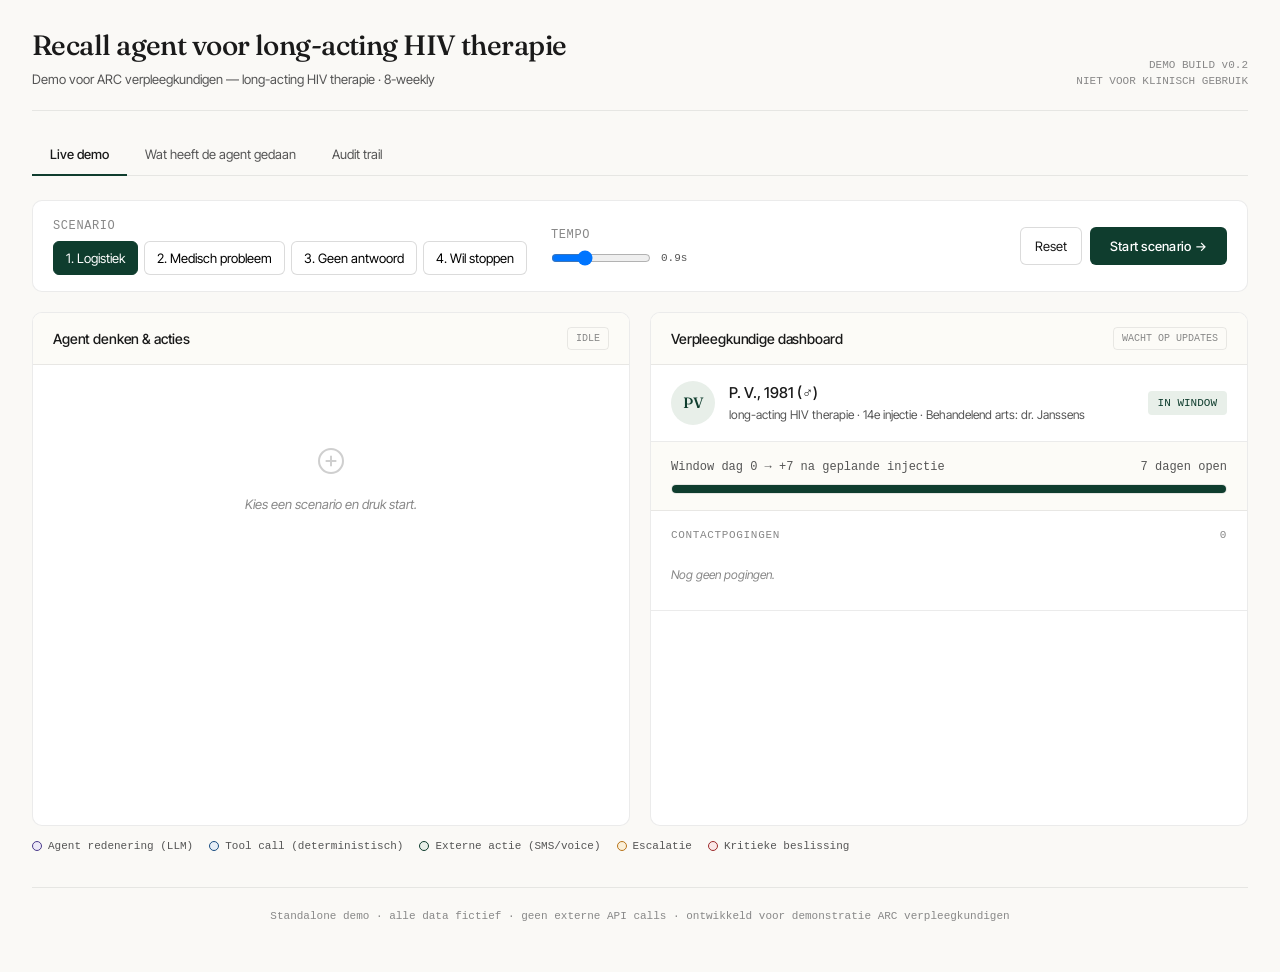
==== commit 94550d59: "Bundle Recall Agent demo with local fonts, audio, and /gotcha fallback - Adds the four ElevenLabs sc" ====
--- a/esp32-wifi-hotspot/data/index.html
+++ b/esp32-wifi-hotspot/data/index.html
@@ -4,8 +4,59 @@
 <meta charset="UTF-8">
 <meta name="viewport" content="width=device-width, initial-scale=1.0">
 <title>Recall Agent — Demo</title>
-<link href="https://fonts.googleapis.com/css2?family=Fraunces:opsz,wght@9..144,400;9..144,500;9..144,600&family=Inter+Tight:wght@300;400;500;600&family=JetBrains+Mono:wght@400;500&display=swap" rel="stylesheet">
+<link href="https://fonts.googleapis.com/css2?family=Fraunces:opsz,wght@9..144,400;9..144,500;9..144,600&family=Inter+Tight:wght@300;400;500;600&family=JetBrains+Mono:wght@400;500&display=swap" rel="stylesheet" media="print" onload="this.media='all'">
 <style>
+/* Locally hosted fonts (served from /fonts/ on the ESP32's LittleFS).
+   The Google Fonts link above only loads if the device has internet;
+   the @font-face rules below cover the offline case. */
+@font-face {
+  font-family: 'Fraunces';
+  font-style: normal;
+  font-weight: 400 600;
+  font-display: swap;
+  src: url('/fonts/fraunces-latin.woff2') format('woff2');
+  unicode-range: U+0000-00FF, U+0131, U+0152-0153, U+02BB-02BC, U+02C6, U+02DA, U+02DC, U+0304, U+0308, U+0329, U+2000-206F, U+20AC, U+2122, U+2191, U+2193, U+2212, U+2215, U+FEFF, U+FFFD;
+}
+@font-face {
+  font-family: 'Fraunces';
+  font-style: normal;
+  font-weight: 400 600;
+  font-display: swap;
+  src: url('/fonts/fraunces-latin-ext.woff2') format('woff2');
+  unicode-range: U+0100-02BA, U+02BD-02C5, U+02C7-02CC, U+02CE-02D7, U+02DD-02FF, U+0304, U+0308, U+0329, U+1D00-1DBF, U+1E00-1E9F, U+1EF2-1EFF, U+2020, U+20A0-20AB, U+20AD-20C0, U+2113, U+2C60-2C7F, U+A720-A7FF;
+}
+@font-face {
+  font-family: 'Inter Tight';
+  font-style: normal;
+  font-weight: 300 600;
+  font-display: swap;
+  src: url('/fonts/intertight-latin.woff2') format('woff2');
+  unicode-range: U+0000-00FF, U+0131, U+0152-0153, U+02BB-02BC, U+02C6, U+02DA, U+02DC, U+0304, U+0308, U+0329, U+2000-206F, U+20AC, U+2122, U+2191, U+2193, U+2212, U+2215, U+FEFF, U+FFFD;
+}
+@font-face {
+  font-family: 'Inter Tight';
+  font-style: normal;
+  font-weight: 300 600;
+  font-display: swap;
+  src: url('/fonts/intertight-latin-ext.woff2') format('woff2');
+  unicode-range: U+0100-02BA, U+02BD-02C5, U+02C7-02CC, U+02CE-02D7, U+02DD-02FF, U+0304, U+0308, U+0329, U+1D00-1DBF, U+1E00-1E9F, U+1EF2-1EFF, U+2020, U+20A0-20AB, U+20AD-20C0, U+2113, U+2C60-2C7F, U+A720-A7FF;
+}
+@font-face {
+  font-family: 'JetBrains Mono';
+  font-style: normal;
+  font-weight: 400 500;
+  font-display: swap;
+  src: url('/fonts/jetbrainsmono-latin.woff2') format('woff2');
+  unicode-range: U+0000-00FF, U+0131, U+0152-0153, U+02BB-02BC, U+02C6, U+02DA, U+02DC, U+0304, U+0308, U+0329, U+2000-206F, U+20AC, U+2122, U+2191, U+2193, U+2212, U+2215, U+FEFF, U+FFFD;
+}
+@font-face {
+  font-family: 'JetBrains Mono';
+  font-style: normal;
+  font-weight: 400 500;
+  font-display: swap;
+  src: url('/fonts/jetbrainsmono-latin-ext.woff2') format('woff2');
+  unicode-range: U+0100-02BA, U+02BD-02C5, U+02C7-02CC, U+02CE-02D7, U+02DD-02FF, U+0304, U+0308, U+0329, U+1D00-1DBF, U+1E00-1E9F, U+1EF2-1EFF, U+2020, U+20A0-20AB, U+20AD-20C0, U+2113, U+2C60-2C7F, U+A720-A7FF;
+}
 :root {
   --bg: #faf9f6;
   --panel: #ffffff;
